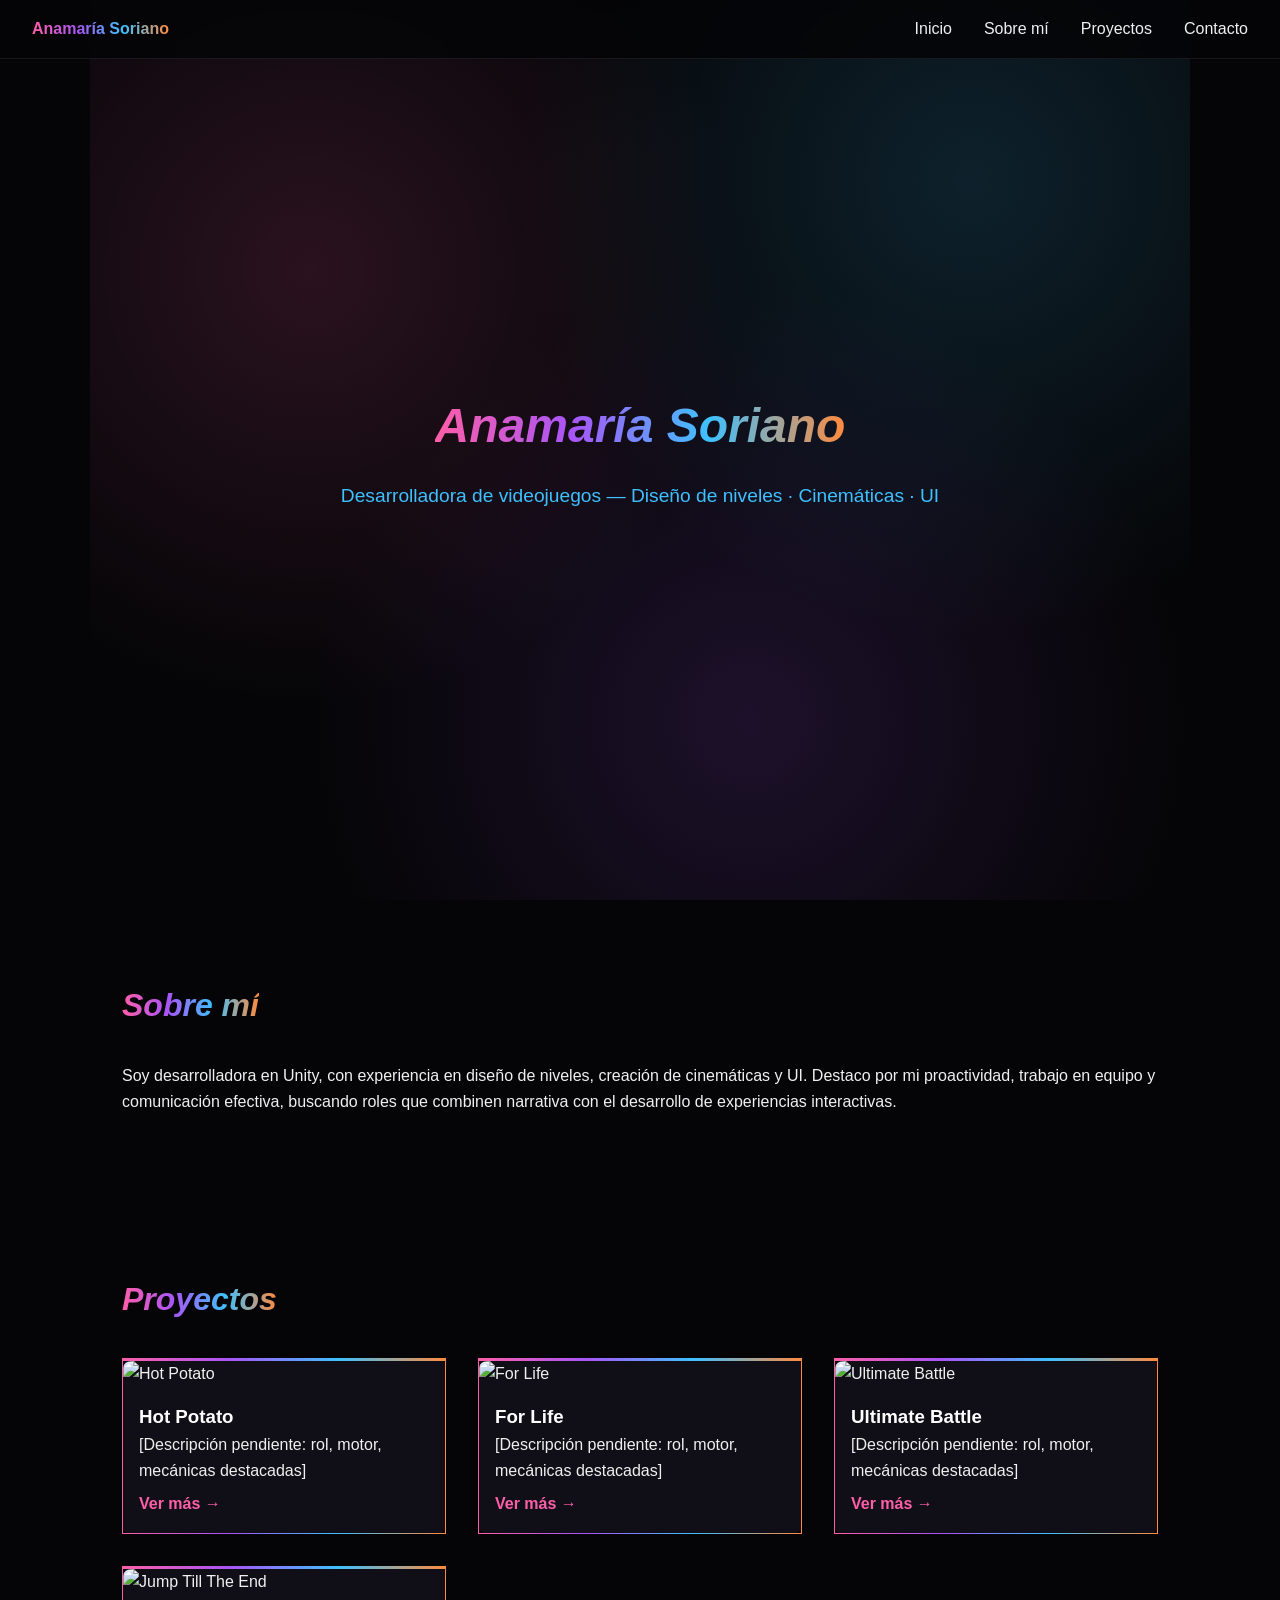
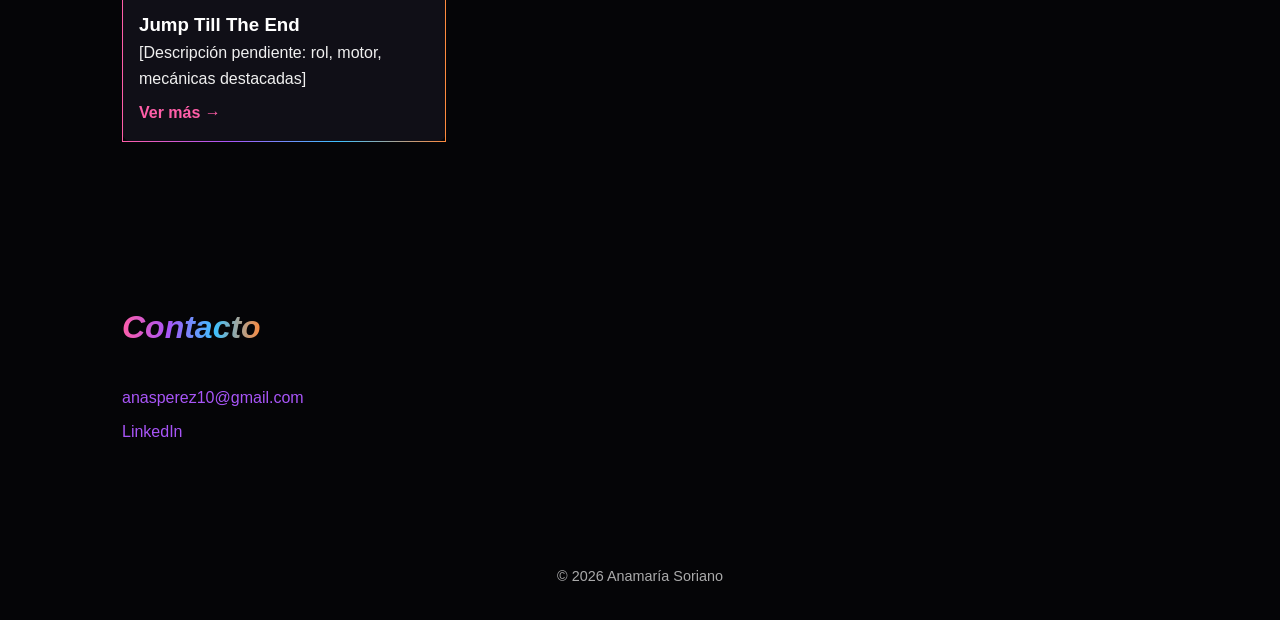
==== index.html @ 4bc05c79 "Invertir orden de proyectos y actualizar paleta de colores" ====
<!DOCTYPE html>
<html lang="es">
<head>
<meta charset="UTF-8">
<meta name="viewport" content="width=device-width, initial-scale=1.0">
<title>Anamaría Soriano | Portafolio de Videojuegos</title>
<link rel="stylesheet" href="style.css">
</head>
<body>

<header>
  <nav>
    <div class="logo">Anamaría Soriano</div>
    <ul>
      <li><a href="#inicio">Inicio</a></li>
      <li><a href="#sobre-mi">Sobre mí</a></li>
      <li><a href="#proyectos">Proyectos</a></li>
      <li><a href="#contacto">Contacto</a></li>
    </ul>
  </nav>
</header>

<section id="inicio" class="hero">
  <h1>Anamaría Soriano</h1>
  <p class="tagline">Desarrolladora de videojuegos — Diseño de niveles · Cinemáticas · UI</p>
</section>

<section id="sobre-mi" class="about">
  <h2>Sobre mí</h2>
  <p>Soy desarrolladora en Unity, con experiencia en diseño de niveles, creación de cinemáticas y UI. Destaco por mi proactividad, trabajo en equipo y comunicación efectiva, buscando roles que combinen narrativa con el desarrollo de experiencias interactivas.</p>
</section>

<section id="proyectos" class="projects">
  <h2>Proyectos</h2>
  <div class="project-grid">

    <div class="project-card">
      <img src="assets/hot-potato.jpg" alt="Hot Potato">
      <h3>Hot Potato</h3>
      <p>[Descripción pendiente: rol, motor, mecánicas destacadas]</p>
      <a href="#" target="_blank">Ver más →</a>
    </div>

    <div class="project-card">
      <img src="assets/for-life.jpg" alt="For Life">
      <h3>For Life</h3>
      <p>[Descripción pendiente: rol, motor, mecánicas destacadas]</p>
      <a href="#" target="_blank">Ver más →</a>
    </div>

    <div class="project-card">
      <img src="assets/ultimate-battle.jpg" alt="Ultimate Battle">
      <h3>Ultimate Battle</h3>
      <p>[Descripción pendiente: rol, motor, mecánicas destacadas]</p>
      <a href="#" target="_blank">Ver más →</a>
    </div>

    <div class="project-card">
      <img src="assets/jump-till-the-end.jpg" alt="Jump Till The End">
      <h3>Jump Till The End</h3>
      <p>[Descripción pendiente: rol, motor, mecánicas destacadas]</p>
      <a href="#" target="_blank">Ver más →</a>
    </div>

  </div>
</section>

<section id="contacto" class="contact">
  <h2>Contacto</h2>
  <p><a href="mailto:anasperez10@gmail.com">anasperez10@gmail.com</a></p>
  <p><a href="#" target="_blank">LinkedIn</a></p>
</section>

<footer>
  <p>&copy; 2026 Anamaría Soriano</p>
</footer>

</body>
</html>
---- style.css ----
:root {
  --accent1: #ff5ea8;
  --accent2: #a855f7;
  --accent3: #3ec1ff;
  --accent4: #ff8a3d;
  --gradient: linear-gradient(90deg, var(--accent1), var(--accent2), var(--accent3), var(--accent4));
}

* { margin: 0; padding: 0; box-sizing: border-box; }

body {
  font-family: 'Segoe UI', sans-serif;
  background-color: #050507;
  color: #f0f0f0;
  line-height: 1.6;
}

header {
  position: fixed;
  top: 0; width: 100%;
  background: rgba(5,5,7,0.9);
  backdrop-filter: blur(6px);
  z-index: 10;
  border-bottom: 1px solid rgba(255,255,255,0.08);
}

nav {
  display: flex;
  justify-content: space-between;
  align-items: center;
  padding: 1rem 2rem;
}

.logo {
  font-weight: 700;
  background: var(--gradient);
  -webkit-background-clip: text;
  background-clip: text;
  color: transparent;
}

nav ul {
  list-style: none;
  display: flex;
  gap: 2rem;
}

nav a {
  color: #f0f0f0;
  text-decoration: none;
  font-weight: 500;
  transition: color 0.2s ease;
}

nav a:hover { color: var(--accent3); }

.hero {
  height: 100vh;
  display: flex;
  flex-direction: column;
  justify-content: center;
  align-items: center;
  text-align: center;
  padding: 0 1rem;
  background:
    radial-gradient(circle at 20% 30%, rgba(255,94,168,0.15), transparent 40%),
    radial-gradient(circle at 80% 20%, rgba(62,193,255,0.15), transparent 40%),
    radial-gradient(circle at 60% 80%, rgba(168,85,247,0.15), transparent 45%),
    #050507;
}

.hero h1 {
  font-size: 3rem;
  font-style: italic;
  background: var(--gradient);
  -webkit-background-clip: text;
  background-clip: text;
  color: transparent;
}

.tagline { margin-top: 1rem; font-size: 1.2rem; color: var(--accent3); }

section { padding: 5rem 2rem; max-width: 1100px; margin: 0 auto; }

h2 {
  font-size: 2rem;
  margin-bottom: 2rem;
  font-style: italic;
  background: var(--gradient);
  -webkit-background-clip: text;
  background-clip: text;
  color: transparent;
  display: inline-block;
}

.project-grid {
  display: grid;
  grid-template-columns: repeat(auto-fit, minmax(280px, 1fr));
  gap: 2rem;
}

.project-card {
  background: #100f17;
  border-radius: 10px;
  overflow: hidden;
  padding-bottom: 1rem;
  border: 1px solid rgba(255,255,255,0.06);
  border-top: 3px solid transparent;
  border-image: var(--gradient) 1;
  transition: transform 0.2s ease;
}

.project-card:hover { transform: translateY(-4px); }

.project-card img {
  width: 100%;
  height: 180px;
  object-fit: cover;
}

.project-card h3, .project-card p, .project-card a {
  padding: 0 1rem;
}

.project-card h3 { margin-top: 1rem; color: #ffffff; }
.project-card a { color: var(--accent1); display: inline-block; margin-top: 0.5rem; text-decoration: none; font-weight: 600; }
.project-card a:hover { color: var(--accent3); }

.contact a {
  color: var(--accent2);
  display: block;
  margin-bottom: 0.5rem;
  text-decoration: none;
}

.contact a:hover { color: var(--accent3); }

footer {
  text-align: center;
  padding: 2rem;
  font-size: 0.9rem;
  opacity: 0.7;
}
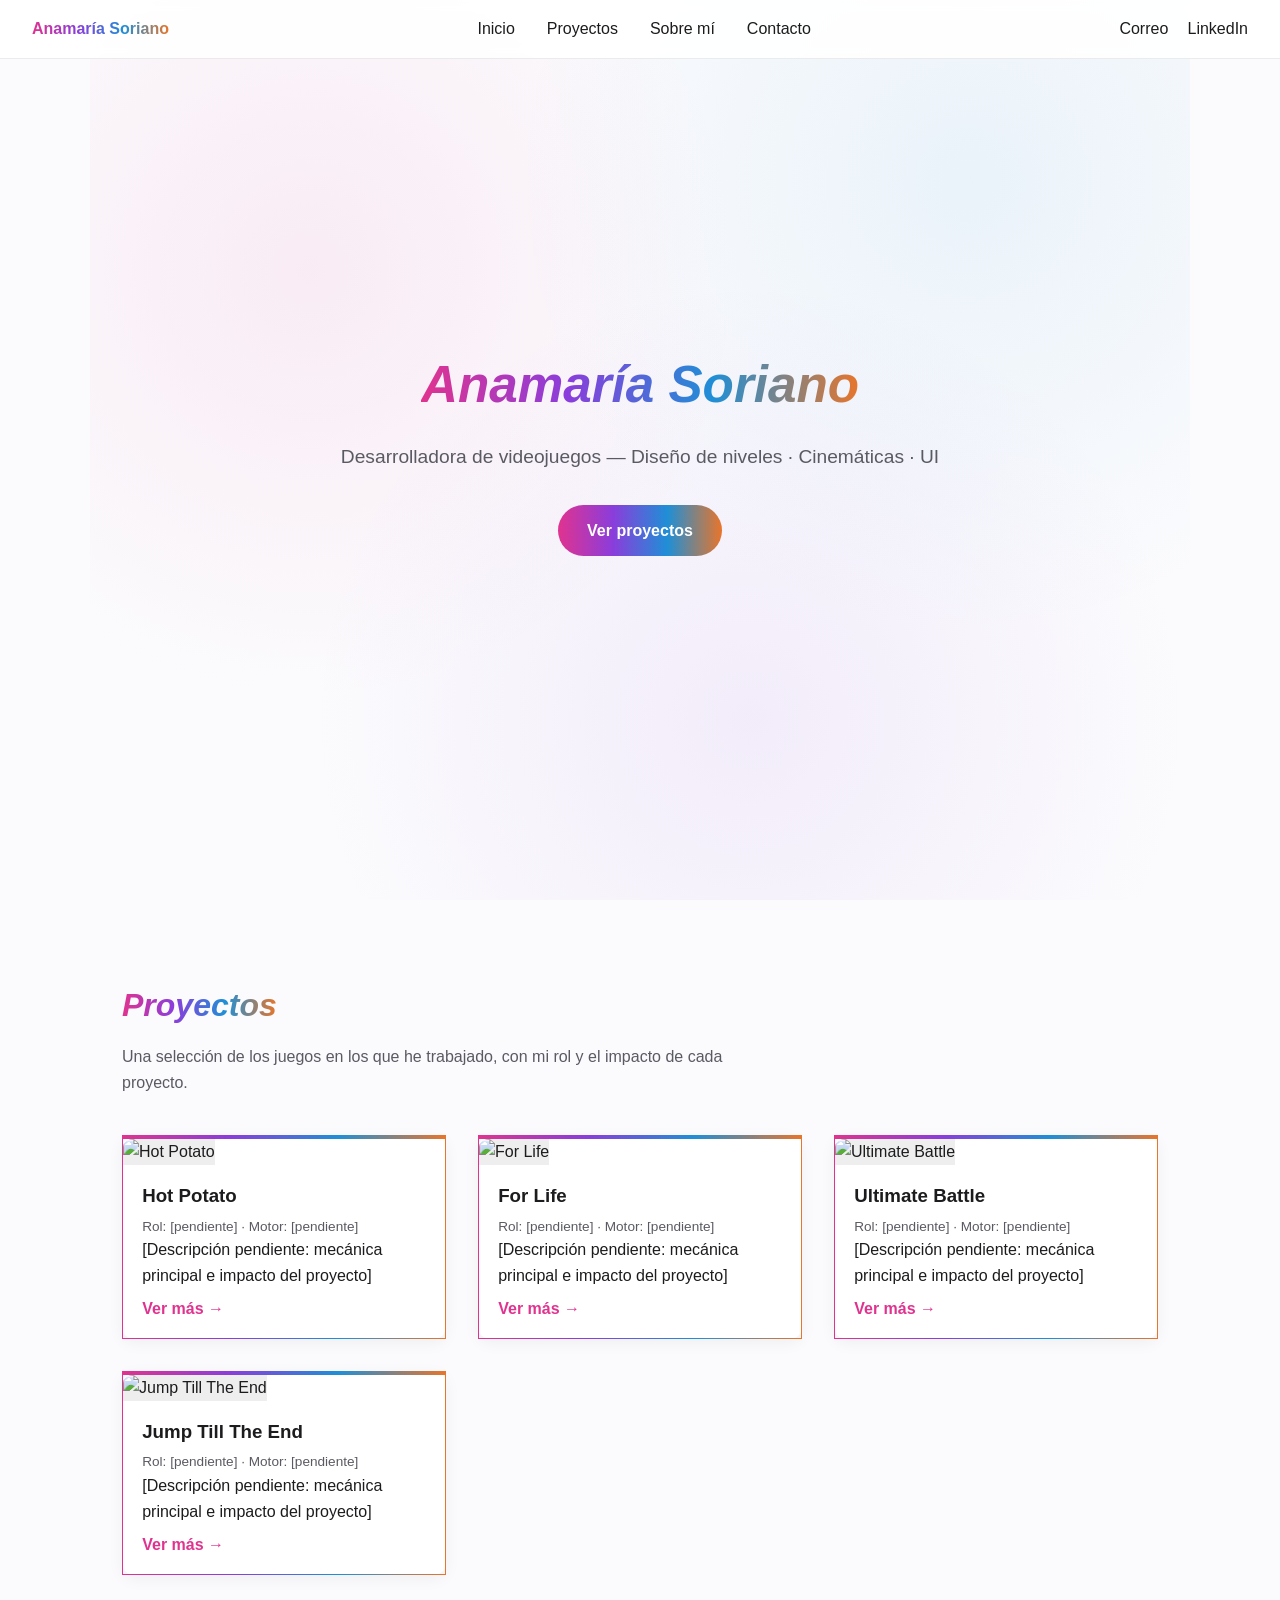
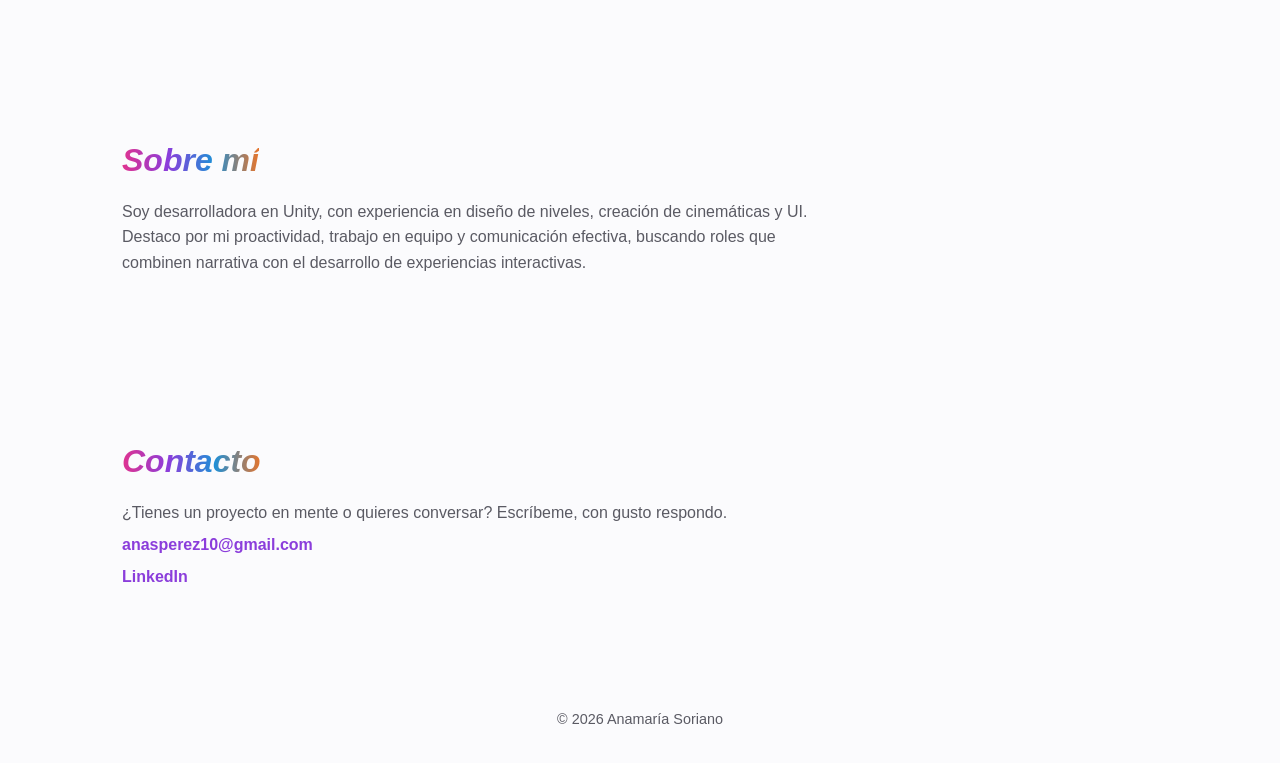
==== commit b2aaa1eb: "Rediseño: fondo claro, flujo de secciones y descripciones mejoradas" ====
--- a/index.html
+++ b/index.html
@@ -11,18 +11,63 @@
 <header>
   <nav>
     <div class="logo">Anamaría Soriano</div>
-    <ul>
+    <ul class="nav-links">
       <li><a href="#inicio">Inicio</a></li>
+      <li><a href="#proyectos">Proyectos</a></li>
       <li><a href="#sobre-mi">Sobre mí</a></li>
-      <li><a href="#proyectos">Proyectos</a></li>
       <li><a href="#contacto">Contacto</a></li>
     </ul>
+    <div class="nav-contact">
+      <a href="mailto:anasperez10@gmail.com" title="Correo">Correo</a>
+      <a href="#" target="_blank" title="LinkedIn">LinkedIn</a>
+    </div>
   </nav>
 </header>
 
 <section id="inicio" class="hero">
   <h1>Anamaría Soriano</h1>
   <p class="tagline">Desarrolladora de videojuegos — Diseño de niveles · Cinemáticas · UI</p>
+  <a href="#proyectos" class="cta-button">Ver proyectos</a>
+</section>
+
+<section id="proyectos" class="projects">
+  <h2>Proyectos</h2>
+  <p class="section-intro">Una selección de los juegos en los que he trabajado, con mi rol y el impacto de cada proyecto.</p>
+  <div class="project-grid">
+
+    <div class="project-card">
+      <img src="assets/hot-potato.jpg" alt="Hot Potato">
+      <h3>Hot Potato</h3>
+      <p class="project-role">Rol: [pendiente] · Motor: [pendiente]</p>
+      <p>[Descripción pendiente: mecánica principal e impacto del proyecto]</p>
+      <a href="#" target="_blank">Ver más →</a>
+    </div>
+
+    <div class="project-card">
+      <img src="assets/for-life.jpg" alt="For Life">
+      <h3>For Life</h3>
+      <p class="project-role">Rol: [pendiente] · Motor: [pendiente]</p>
+      <p>[Descripción pendiente: mecánica principal e impacto del proyecto]</p>
+      <a href="#" target="_blank">Ver más →</a>
+    </div>
+
+    <div class="project-card">
+      <img src="assets/ultimate-battle.jpg" alt="Ultimate Battle">
+      <h3>Ultimate Battle</h3>
+      <p class="project-role">Rol: [pendiente] · Motor: [pendiente]</p>
+      <p>[Descripción pendiente: mecánica principal e impacto del proyecto]</p>
+      <a href="#" target="_blank">Ver más →</a>
+    </div>
+
+    <div class="project-card">
+      <img src="assets/jump-till-the-end.jpg" alt="Jump Till The End">
+      <h3>Jump Till The End</h3>
+      <p class="project-role">Rol: [pendiente] · Motor: [pendiente]</p>
+      <p>[Descripción pendiente: mecánica principal e impacto del proyecto]</p>
+      <a href="#" target="_blank">Ver más →</a>
+    </div>
+
+  </div>
 </section>
 
 <section id="sobre-mi" class="about">
@@ -30,43 +75,9 @@
   <p>Soy desarrolladora en Unity, con experiencia en diseño de niveles, creación de cinemáticas y UI. Destaco por mi proactividad, trabajo en equipo y comunicación efectiva, buscando roles que combinen narrativa con el desarrollo de experiencias interactivas.</p>
 </section>
 
-<section id="proyectos" class="projects">
-  <h2>Proyectos</h2>
-  <div class="project-grid">
-
-    <div class="project-card">
-      <img src="assets/hot-potato.jpg" alt="Hot Potato">
-      <h3>Hot Potato</h3>
-      <p>[Descripción pendiente: rol, motor, mecánicas destacadas]</p>
-      <a href="#" target="_blank">Ver más →</a>
-    </div>
-
-    <div class="project-card">
-      <img src="assets/for-life.jpg" alt="For Life">
-      <h3>For Life</h3>
-      <p>[Descripción pendiente: rol, motor, mecánicas destacadas]</p>
-      <a href="#" target="_blank">Ver más →</a>
-    </div>
-
-    <div class="project-card">
-      <img src="assets/ultimate-battle.jpg" alt="Ultimate Battle">
-      <h3>Ultimate Battle</h3>
-      <p>[Descripción pendiente: rol, motor, mecánicas destacadas]</p>
-      <a href="#" target="_blank">Ver más →</a>
-    </div>
-
-    <div class="project-card">
-      <img src="assets/jump-till-the-end.jpg" alt="Jump Till The End">
-      <h3>Jump Till The End</h3>
-      <p>[Descripción pendiente: rol, motor, mecánicas destacadas]</p>
-      <a href="#" target="_blank">Ver más →</a>
-    </div>
-
-  </div>
-</section>
-
 <section id="contacto" class="contact">
   <h2>Contacto</h2>
+  <p>¿Tienes un proyecto en mente o quieres conversar? Escríbeme, con gusto respondo.</p>
   <p><a href="mailto:anasperez10@gmail.com">anasperez10@gmail.com</a></p>
   <p><a href="#" target="_blank">LinkedIn</a></p>
 </section>
--- a/style.css
+++ b/style.css
@@ -1,27 +1,32 @@
 :root {
-  --accent1: #ff5ea8;
-  --accent2: #a855f7;
-  --accent3: #3ec1ff;
-  --accent4: #ff8a3d;
+  --accent1: #e0338f;
+  --accent2: #8b3ddb;
+  --accent3: #1f8fd6;
+  --accent4: #e8752b;
   --gradient: linear-gradient(90deg, var(--accent1), var(--accent2), var(--accent3), var(--accent4));
+  --bg: #fbfbfd;
+  --card-bg: #ffffff;
+  --text: #1c1c1e;
+  --text-muted: #5a5a63;
+  --border: rgba(0,0,0,0.08);
 }
 
 * { margin: 0; padding: 0; box-sizing: border-box; }
 
 body {
   font-family: 'Segoe UI', sans-serif;
-  background-color: #050507;
-  color: #f0f0f0;
+  background-color: var(--bg);
+  color: var(--text);
   line-height: 1.6;
 }
 
 header {
   position: fixed;
   top: 0; width: 100%;
-  background: rgba(5,5,7,0.9);
+  background: rgba(255,255,255,0.9);
   backdrop-filter: blur(6px);
   z-index: 10;
-  border-bottom: 1px solid rgba(255,255,255,0.08);
+  border-bottom: 1px solid var(--border);
 }
 
 nav {
@@ -29,6 +34,7 @@
   justify-content: space-between;
   align-items: center;
   padding: 1rem 2rem;
+  gap: 1.5rem;
 }
 
 .logo {
@@ -37,22 +43,30 @@
   -webkit-background-clip: text;
   background-clip: text;
   color: transparent;
+  white-space: nowrap;
 }
 
-nav ul {
+.nav-links {
   list-style: none;
   display: flex;
   gap: 2rem;
+  flex: 1;
+  justify-content: center;
+}
+
+.nav-contact {
+  display: flex;
+  gap: 1.2rem;
 }
 
 nav a {
-  color: #f0f0f0;
+  color: var(--text);
   text-decoration: none;
   font-weight: 500;
   transition: color 0.2s ease;
 }
 
-nav a:hover { color: var(--accent3); }
+nav a:hover { color: var(--accent2); }
 
 .hero {
   height: 100vh;
@@ -63,14 +77,14 @@
   text-align: center;
   padding: 0 1rem;
   background:
-    radial-gradient(circle at 20% 30%, rgba(255,94,168,0.15), transparent 40%),
-    radial-gradient(circle at 80% 20%, rgba(62,193,255,0.15), transparent 40%),
-    radial-gradient(circle at 60% 80%, rgba(168,85,247,0.15), transparent 45%),
-    #050507;
+    radial-gradient(circle at 20% 30%, rgba(224,51,143,0.08), transparent 40%),
+    radial-gradient(circle at 80% 20%, rgba(31,143,214,0.08), transparent 40%),
+    radial-gradient(circle at 60% 80%, rgba(139,61,219,0.08), transparent 45%),
+    var(--bg);
 }
 
 .hero h1 {
-  font-size: 3rem;
+  font-size: 3.2rem;
   font-style: italic;
   background: var(--gradient);
   -webkit-background-clip: text;
@@ -78,13 +92,27 @@
   color: transparent;
 }
 
-.tagline { margin-top: 1rem; font-size: 1.2rem; color: var(--accent3); }
+.tagline { margin-top: 1rem; font-size: 1.2rem; color: var(--text-muted); }
+
+.cta-button {
+  margin-top: 2rem;
+  display: inline-block;
+  padding: 0.8rem 1.8rem;
+  border-radius: 30px;
+  background: var(--gradient);
+  color: #fff;
+  text-decoration: none;
+  font-weight: 600;
+  transition: opacity 0.2s ease;
+}
+
+.cta-button:hover { opacity: 0.85; }
 
 section { padding: 5rem 2rem; max-width: 1100px; margin: 0 auto; }
 
 h2 {
   font-size: 2rem;
-  margin-bottom: 2rem;
+  margin-bottom: 0.8rem;
   font-style: italic;
   background: var(--gradient);
   -webkit-background-clip: text;
@@ -93,6 +121,8 @@
   display: inline-block;
 }
 
+.section-intro { color: var(--text-muted); margin-bottom: 2.5rem; max-width: 640px; }
+
 .project-grid {
   display: grid;
   grid-template-columns: repeat(auto-fit, minmax(280px, 1fr));
@@ -100,37 +130,46 @@
 }
 
 .project-card {
-  background: #100f17;
-  border-radius: 10px;
+  background: var(--card-bg);
+  border-radius: 12px;
   overflow: hidden;
   padding-bottom: 1rem;
-  border: 1px solid rgba(255,255,255,0.06);
-  border-top: 3px solid transparent;
+  border: 1px solid var(--border);
+  border-top: 4px solid transparent;
   border-image: var(--gradient) 1;
-  transition: transform 0.2s ease;
+  box-shadow: 0 4px 16px rgba(0,0,0,0.05);
+  transition: transform 0.2s ease, box-shadow 0.2s ease;
 }
 
-.project-card:hover { transform: translateY(-4px); }
+.project-card:hover {
+  transform: translateY(-4px);
+  box-shadow: 0 10px 24px rgba(0,0,0,0.08);
+}
 
 .project-card img {
   width: 100%;
   height: 180px;
   object-fit: cover;
+  background: #eee;
 }
 
 .project-card h3, .project-card p, .project-card a {
-  padding: 0 1rem;
+  padding: 0 1.2rem;
 }
 
-.project-card h3 { margin-top: 1rem; color: #ffffff; }
+.project-card h3 { margin-top: 1rem; color: var(--text); }
+.project-role { font-size: 0.85rem; color: var(--text-muted); margin-top: 0.3rem; }
 .project-card a { color: var(--accent1); display: inline-block; margin-top: 0.5rem; text-decoration: none; font-weight: 600; }
 .project-card a:hover { color: var(--accent3); }
+
+.about p, .contact p { color: var(--text-muted); max-width: 700px; }
 
 .contact a {
   color: var(--accent2);
   display: block;
-  margin-bottom: 0.5rem;
+  margin: 0.4rem 0;
   text-decoration: none;
+  font-weight: 600;
 }
 
 .contact a:hover { color: var(--accent3); }
@@ -139,5 +178,5 @@
   text-align: center;
   padding: 2rem;
   font-size: 0.9rem;
-  opacity: 0.7;
+  color: var(--text-muted);
 }
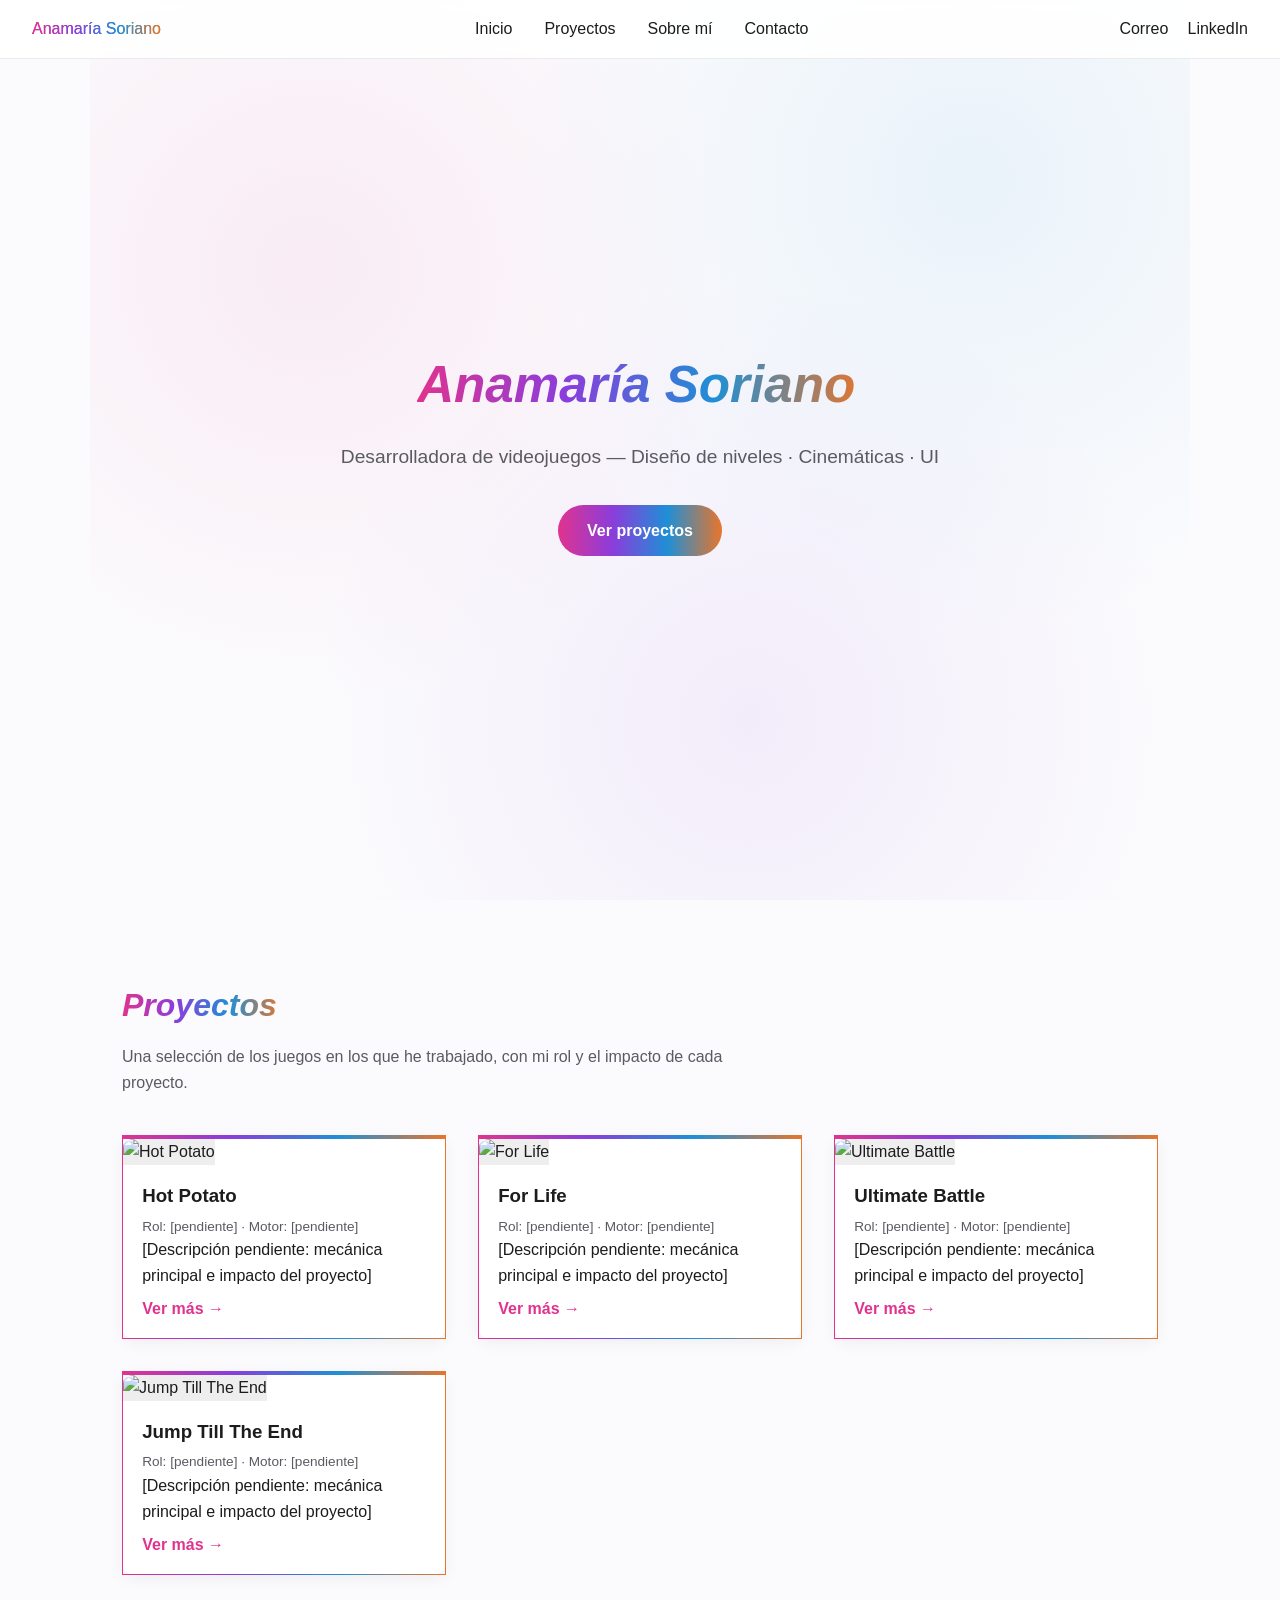
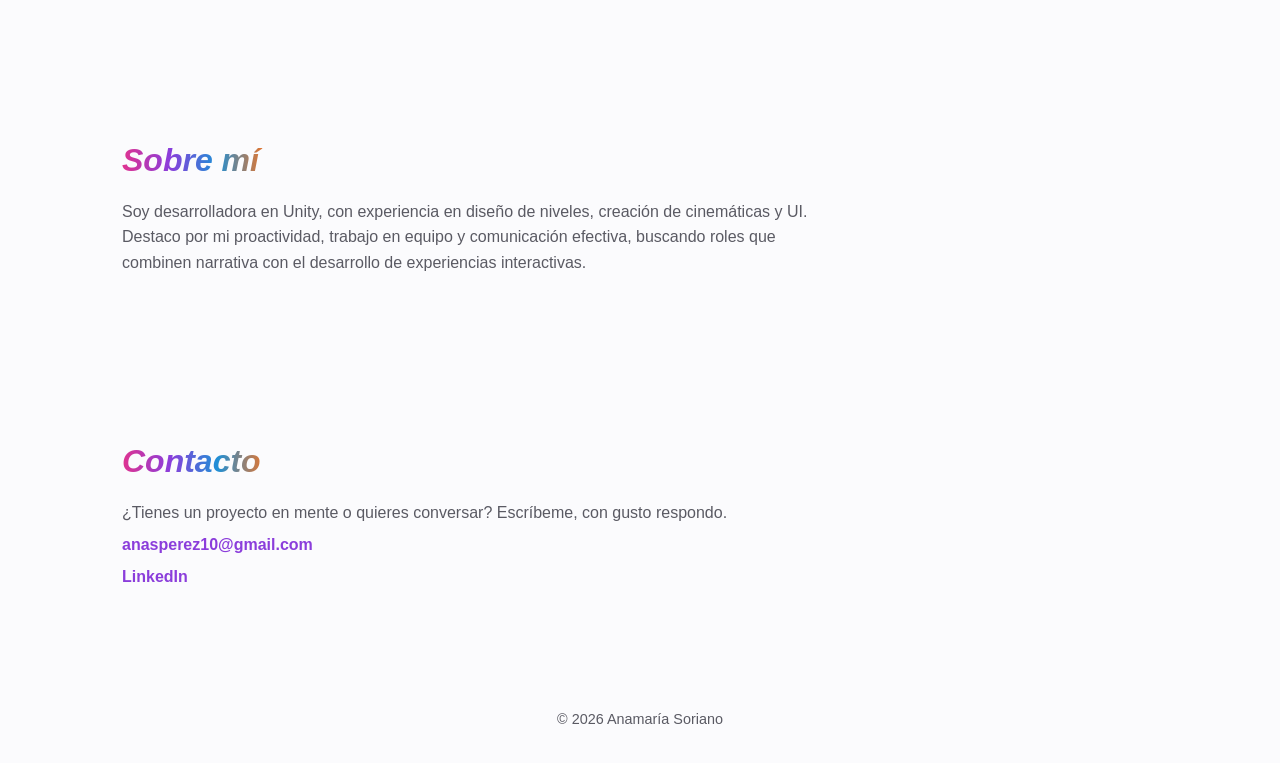
==== commit 4baa4252: "Fix: títulos cortados y páginas de detalle por proyecto" ====
--- a/index.html
+++ b/index.html
@@ -10,7 +10,7 @@
 
 <header>
   <nav>
-    <div class="logo">Anamaría Soriano</div>
+    <div class="logo"><a href="index.html#inicio" class="logo-link">Anamaría Soriano</a></div>
     <ul class="nav-links">
       <li><a href="#inicio">Inicio</a></li>
       <li><a href="#proyectos">Proyectos</a></li>
@@ -40,7 +40,7 @@
       <h3>Hot Potato</h3>
       <p class="project-role">Rol: [pendiente] · Motor: [pendiente]</p>
       <p>[Descripción pendiente: mecánica principal e impacto del proyecto]</p>
-      <a href="#" target="_blank">Ver más →</a>
+      <a href="hot-potato.html">Ver más →</a>
     </div>
 
     <div class="project-card">
@@ -48,7 +48,7 @@
       <h3>For Life</h3>
       <p class="project-role">Rol: [pendiente] · Motor: [pendiente]</p>
       <p>[Descripción pendiente: mecánica principal e impacto del proyecto]</p>
-      <a href="#" target="_blank">Ver más →</a>
+      <a href="for-life.html">Ver más →</a>
     </div>
 
     <div class="project-card">
@@ -56,7 +56,7 @@
       <h3>Ultimate Battle</h3>
       <p class="project-role">Rol: [pendiente] · Motor: [pendiente]</p>
       <p>[Descripción pendiente: mecánica principal e impacto del proyecto]</p>
-      <a href="#" target="_blank">Ver más →</a>
+      <a href="ultimate-battle.html">Ver más →</a>
     </div>
 
     <div class="project-card">
@@ -64,7 +64,7 @@
       <h3>Jump Till The End</h3>
       <p class="project-role">Rol: [pendiente] · Motor: [pendiente]</p>
       <p>[Descripción pendiente: mecánica principal e impacto del proyecto]</p>
-      <a href="#" target="_blank">Ver más →</a>
+      <a href="jump-till-the-end.html">Ver más →</a>
     </div>
 
   </div>
--- a/style.css
+++ b/style.css
@@ -39,11 +39,16 @@
 
 .logo {
   font-weight: 700;
-  background: var(--gradient);
-  -webkit-background-clip: text;
-  background-clip: text;
-  color: transparent;
   white-space: nowrap;
+  padding-right: 0.2em;
+}
+
+.logo-link, .logo {
+  background: var(--gradient);
+  -webkit-background-clip: text;
+  background-clip: text;
+  color: transparent;
+  text-decoration: none;
 }
 
 .nav-links {
@@ -90,6 +95,8 @@
   -webkit-background-clip: text;
   background-clip: text;
   color: transparent;
+  padding-right: 0.15em;
+  display: inline-block;
 }
 
 .tagline { margin-top: 1rem; font-size: 1.2rem; color: var(--text-muted); }
@@ -119,6 +126,7 @@
   background-clip: text;
   color: transparent;
   display: inline-block;
+  padding-right: 0.15em;
 }
 
 .section-intro { color: var(--text-muted); margin-bottom: 2.5rem; max-width: 640px; }
@@ -174,6 +182,43 @@
 
 .contact a:hover { color: var(--accent3); }
 
+.project-detail {
+  padding-top: 8rem;
+  max-width: 800px;
+}
+
+.back-link {
+  display: inline-block;
+  margin-bottom: 1.5rem;
+  color: var(--accent2);
+  text-decoration: none;
+  font-weight: 600;
+}
+
+.back-link:hover { color: var(--accent3); }
+
+.project-detail h1 {
+  font-size: 2.4rem;
+  font-style: italic;
+  background: var(--gradient);
+  -webkit-background-clip: text;
+  background-clip: text;
+  color: transparent;
+  display: inline-block;
+  padding-right: 0.15em;
+}
+
+.detail-image {
+  width: 100%;
+  max-height: 380px;
+  object-fit: cover;
+  border-radius: 12px;
+  margin: 1.5rem 0;
+  background: #eee;
+}
+
+.project-detail p { color: var(--text-muted); }
+
 footer {
   text-align: center;
   padding: 2rem;
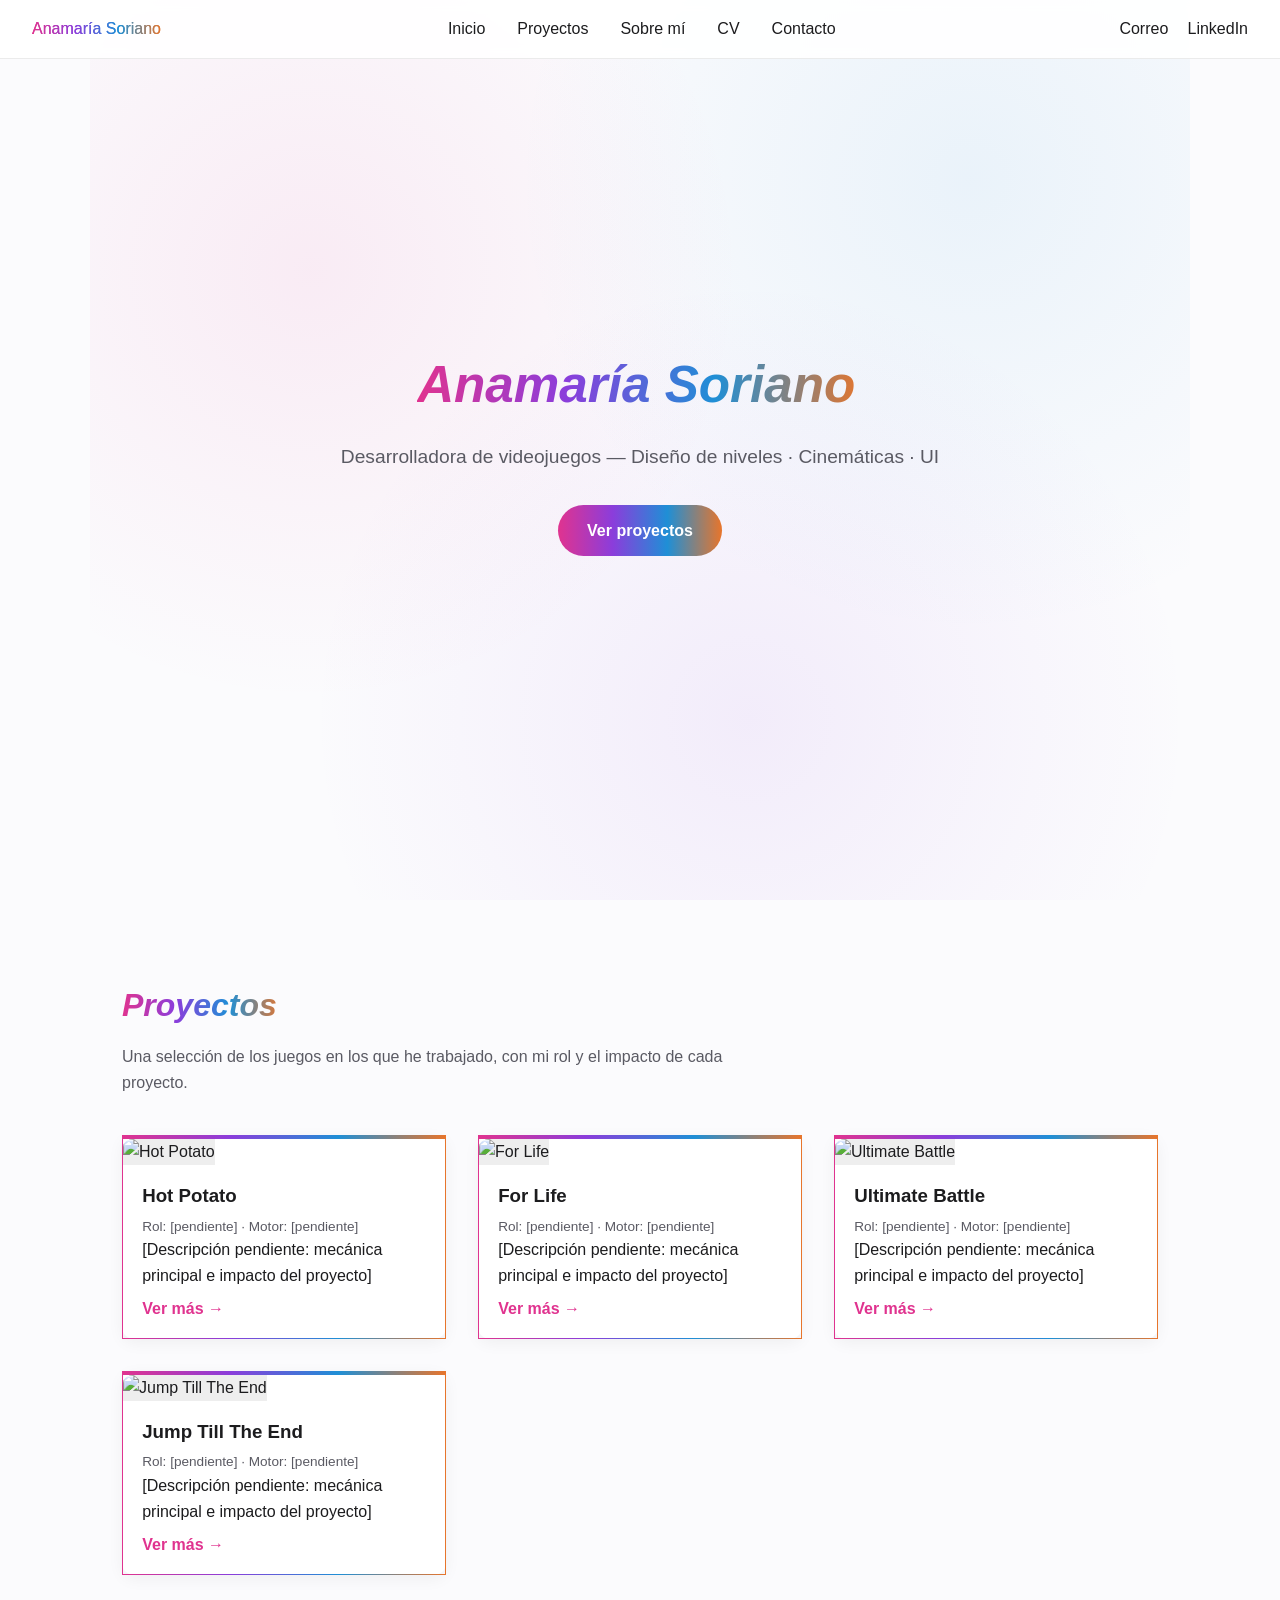
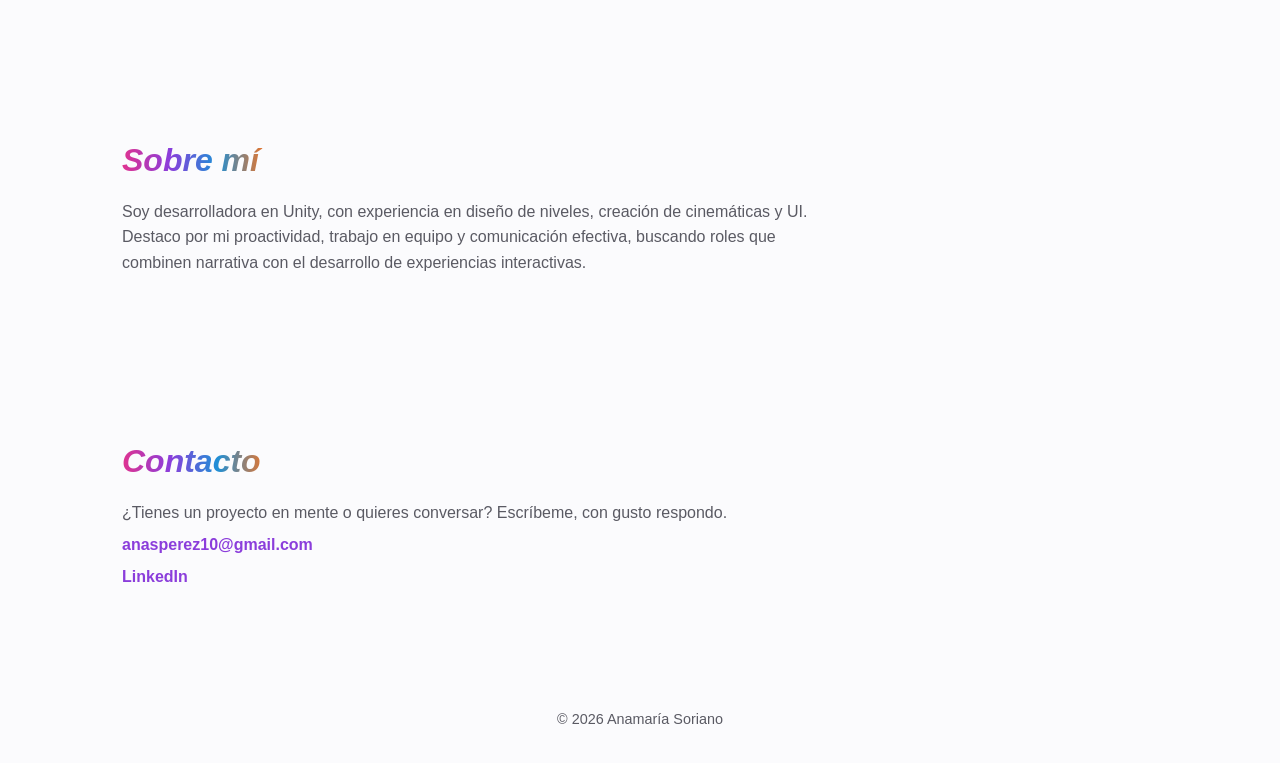
==== commit 27ea9533: "Agregar página de CV (ES/EN) y enlace en navegación" ====
--- a/index.html
+++ b/index.html
@@ -12,10 +12,11 @@
   <nav>
     <div class="logo"><a href="index.html#inicio" class="logo-link">Anamaría Soriano</a></div>
     <ul class="nav-links">
-      <li><a href="#inicio">Inicio</a></li>
-      <li><a href="#proyectos">Proyectos</a></li>
-      <li><a href="#sobre-mi">Sobre mí</a></li>
-      <li><a href="#contacto">Contacto</a></li>
+      <li><a href="index.html#inicio">Inicio</a></li>
+      <li><a href="index.html#proyectos">Proyectos</a></li>
+      <li><a href="index.html#sobre-mi">Sobre mí</a></li>
+      <li><a href="cv.html">CV</a></li>
+      <li><a href="index.html#contacto">Contacto</a></li>
     </ul>
     <div class="nav-contact">
       <a href="mailto:anasperez10@gmail.com" title="Correo">Correo</a>
--- a/style.css
+++ b/style.css
@@ -115,6 +115,12 @@
 
 .cta-button:hover { opacity: 0.85; }
 
+.cta-secondary {
+  background: #fff;
+  color: var(--accent2);
+  border: 2px solid var(--accent2);
+}
+
 section { padding: 5rem 2rem; max-width: 1100px; margin: 0 auto; }
 
 h2 {
@@ -219,6 +225,46 @@
 
 .project-detail p { color: var(--text-muted); }
 
+.cv-page {
+  padding-top: 8rem;
+  max-width: 700px;
+  text-align: center;
+}
+
+.cv-page h1 {
+  font-size: 2.6rem;
+  font-style: italic;
+  background: var(--gradient);
+  -webkit-background-clip: text;
+  background-clip: text;
+  color: transparent;
+  display: inline-block;
+  padding-right: 0.15em;
+}
+
+.cv-buttons {
+  display: flex;
+  gap: 1.2rem;
+  justify-content: center;
+  flex-wrap: wrap;
+  margin-top: 1rem;
+}
+
+.cv-note {
+  margin-top: 2.5rem;
+  color: var(--text-muted);
+  font-size: 0.9rem;
+  border: 1px dashed var(--border);
+  border-radius: 10px;
+  padding: 1rem;
+}
+
+.cv-note code {
+  background: #f0f0f3;
+  padding: 0.1rem 0.4rem;
+  border-radius: 4px;
+}
+
 footer {
   text-align: center;
   padding: 2rem;
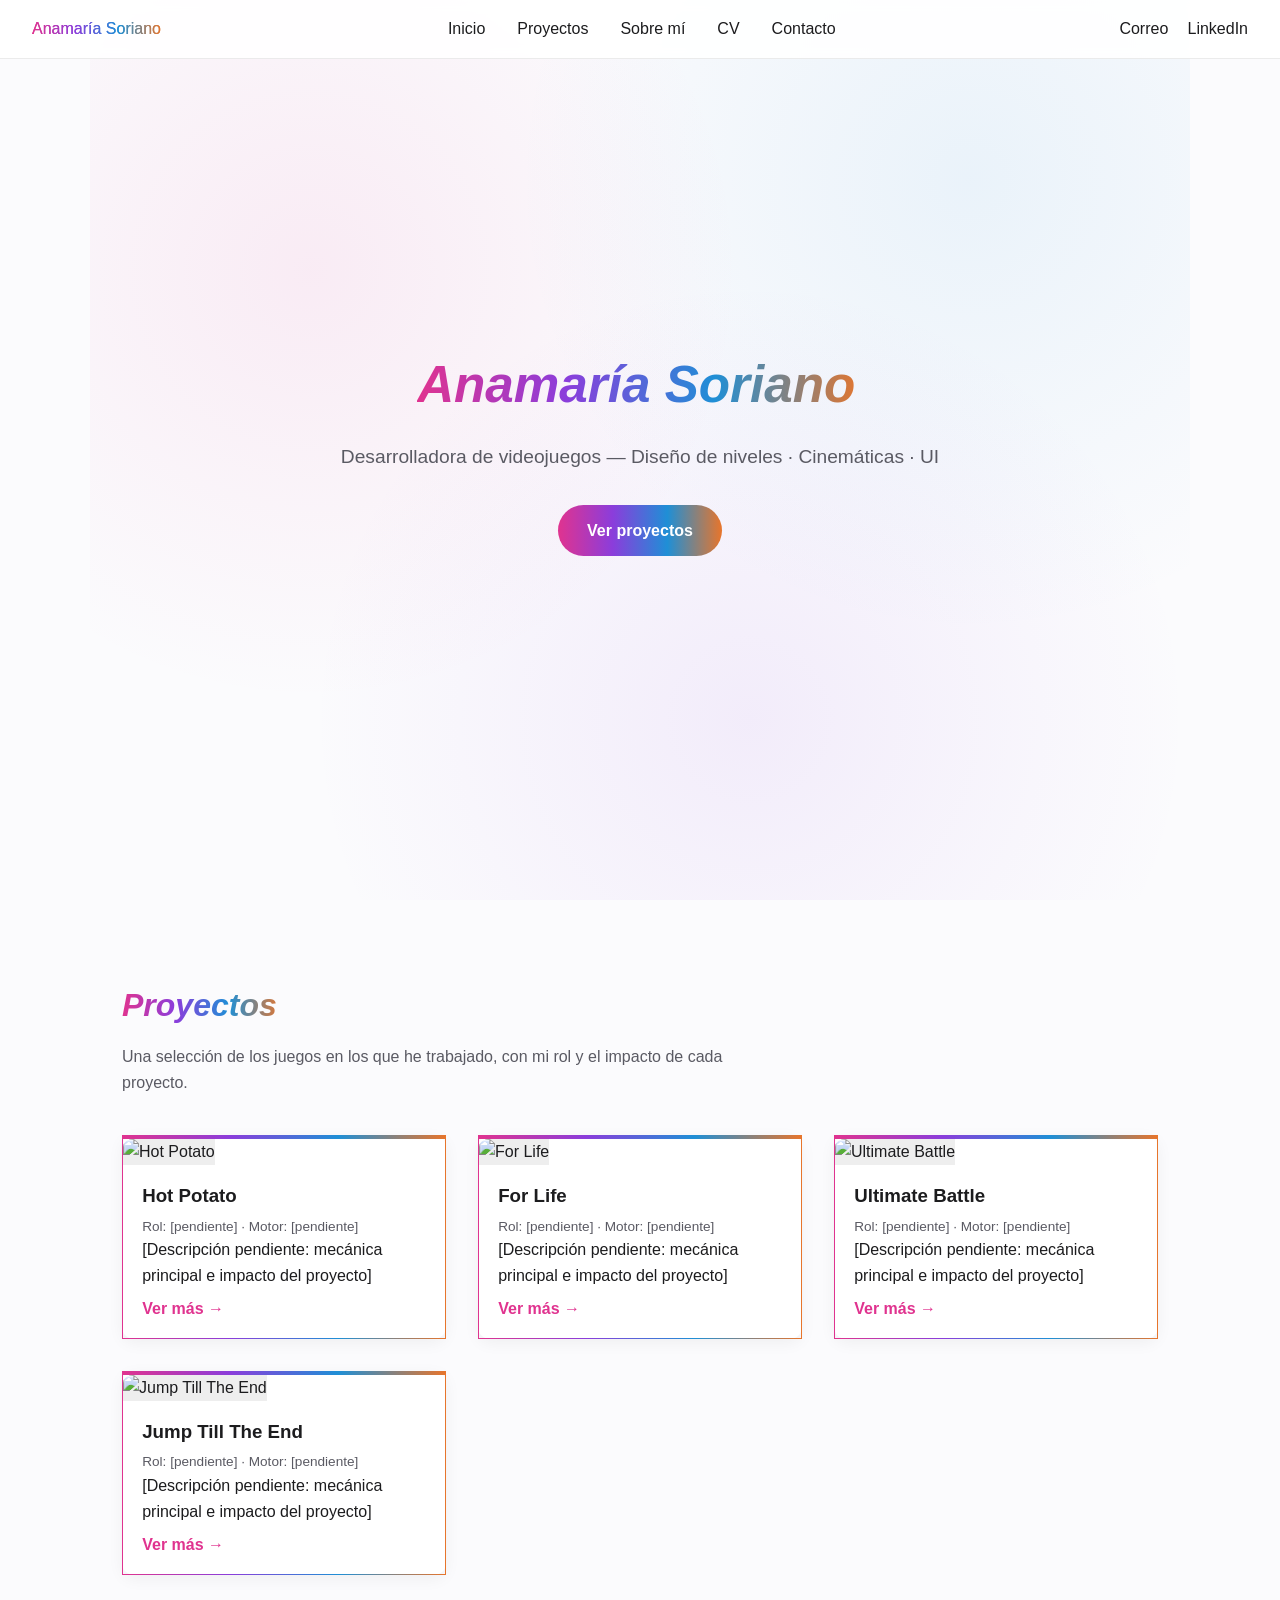
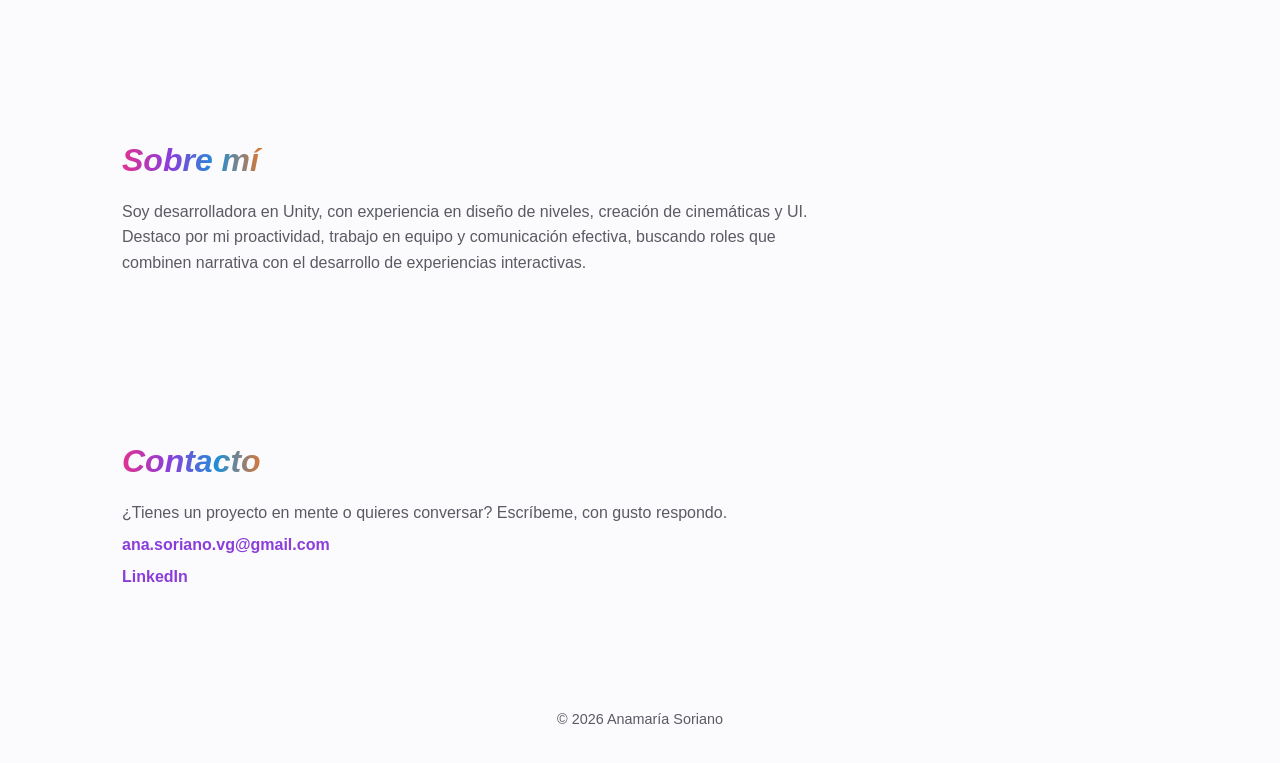
==== commit b796b0ea: "Update contact email and LinkedIn link" ====
--- a/index.html
+++ b/index.html
@@ -11,6 +11,7 @@
 <header>
   <nav>
     <div class="logo"><a href="index.html#inicio" class="logo-link">Anamaría Soriano</a></div>
+    <button class="nav-toggle" aria-label="Abrir menú" aria-expanded="false">☰</button>
     <ul class="nav-links">
       <li><a href="index.html#inicio">Inicio</a></li>
       <li><a href="index.html#proyectos">Proyectos</a></li>
@@ -19,8 +20,8 @@
       <li><a href="index.html#contacto">Contacto</a></li>
     </ul>
     <div class="nav-contact">
-      <a href="mailto:anasperez10@gmail.com" title="Correo">Correo</a>
-      <a href="#" target="_blank" title="LinkedIn">LinkedIn</a>
+      <a href="mailto:ana.soriano.vg@gmail.com" title="Correo">Correo</a>
+      <a href="https://www.linkedin.com/in/anamaría-soriano-videojogames-cinema/" target="_blank" title="LinkedIn">LinkedIn</a>
     </div>
   </nav>
 </header>
@@ -31,7 +32,7 @@
   <a href="#proyectos" class="cta-button">Ver proyectos</a>
 </section>
 
-<section id="proyectos" class="projects">
+<section id="proyectos">
   <h2>Proyectos</h2>
   <p class="section-intro">Una selección de los juegos en los que he trabajado, con mi rol y el impacto de cada proyecto.</p>
   <div class="project-grid">
@@ -79,13 +80,14 @@
 <section id="contacto" class="contact">
   <h2>Contacto</h2>
   <p>¿Tienes un proyecto en mente o quieres conversar? Escríbeme, con gusto respondo.</p>
-  <p><a href="mailto:anasperez10@gmail.com">anasperez10@gmail.com</a></p>
-  <p><a href="#" target="_blank">LinkedIn</a></p>
+  <a href="mailto:ana.soriano.vg@gmail.com">ana.soriano.vg@gmail.com</a>
+  <a href="https://www.linkedin.com/in/anamaría-soriano-videojogames-cinema/" target="_blank">LinkedIn</a>
 </section>
 
 <footer>
   <p>&copy; 2026 Anamaría Soriano</p>
 </footer>
 
+<script src="script.js"></script>
 </body>
 </html>
--- a/style.css
+++ b/style.css
@@ -13,11 +13,14 @@
 
 * { margin: 0; padding: 0; box-sizing: border-box; }
 
+html { overflow-x: hidden; }
+
 body {
   font-family: 'Segoe UI', sans-serif;
   background-color: var(--bg);
   color: var(--text);
   line-height: 1.6;
+  overflow-x: hidden;
 }
 
 header {
@@ -72,6 +75,17 @@
 }
 
 nav a:hover { color: var(--accent2); }
+
+.nav-toggle {
+  display: none;
+  background: none;
+  border: none;
+  font-size: 1.6rem;
+  line-height: 1;
+  color: var(--text);
+  cursor: pointer;
+  padding: 0.2rem 0.5rem;
+}
 
 .hero {
   height: 100vh;
@@ -271,3 +285,71 @@
   font-size: 0.9rem;
   color: var(--text-muted);
 }
+
+@media (max-width: 768px) {
+  nav {
+    flex-wrap: wrap;
+    padding: 1rem 1.2rem;
+  }
+
+  .logo { order: 1; flex: 1; }
+
+  .nav-toggle { display: block; order: 2; }
+
+  .nav-links,
+  .nav-contact {
+    display: none;
+    width: 100%;
+    order: 3;
+    flex-direction: column;
+    gap: 0;
+    text-align: center;
+  }
+
+  .nav-links.open,
+  .nav-contact.open {
+    display: flex;
+  }
+
+  .nav-links {
+    border-top: 1px solid var(--border);
+    margin-top: 0.8rem;
+  }
+
+  .nav-links li a {
+    display: block;
+    padding: 0.9rem 0;
+    border-bottom: 1px solid var(--border);
+  }
+
+  .nav-contact {
+    order: 4;
+    padding-bottom: 0.6rem;
+  }
+
+  .nav-contact a {
+    padding: 0.6rem 0;
+    border-bottom: 1px solid var(--border);
+  }
+
+  .hero h1 { font-size: 2.2rem; }
+  .tagline { font-size: 1rem; }
+
+  section { padding: 3.5rem 1.2rem; }
+
+  h2 { font-size: 1.6rem; }
+
+  .project-grid { grid-template-columns: 1fr; }
+
+  .cv-page, .project-detail { padding-top: 6.5rem; }
+
+  .cv-buttons { flex-direction: column; }
+  .cv-buttons a { width: 100%; }
+
+  .detail-image { max-height: 220px; }
+}
+
+@media (max-width: 400px) {
+  .hero h1 { font-size: 1.8rem; }
+  .logo { font-size: 0.95rem; }
+}
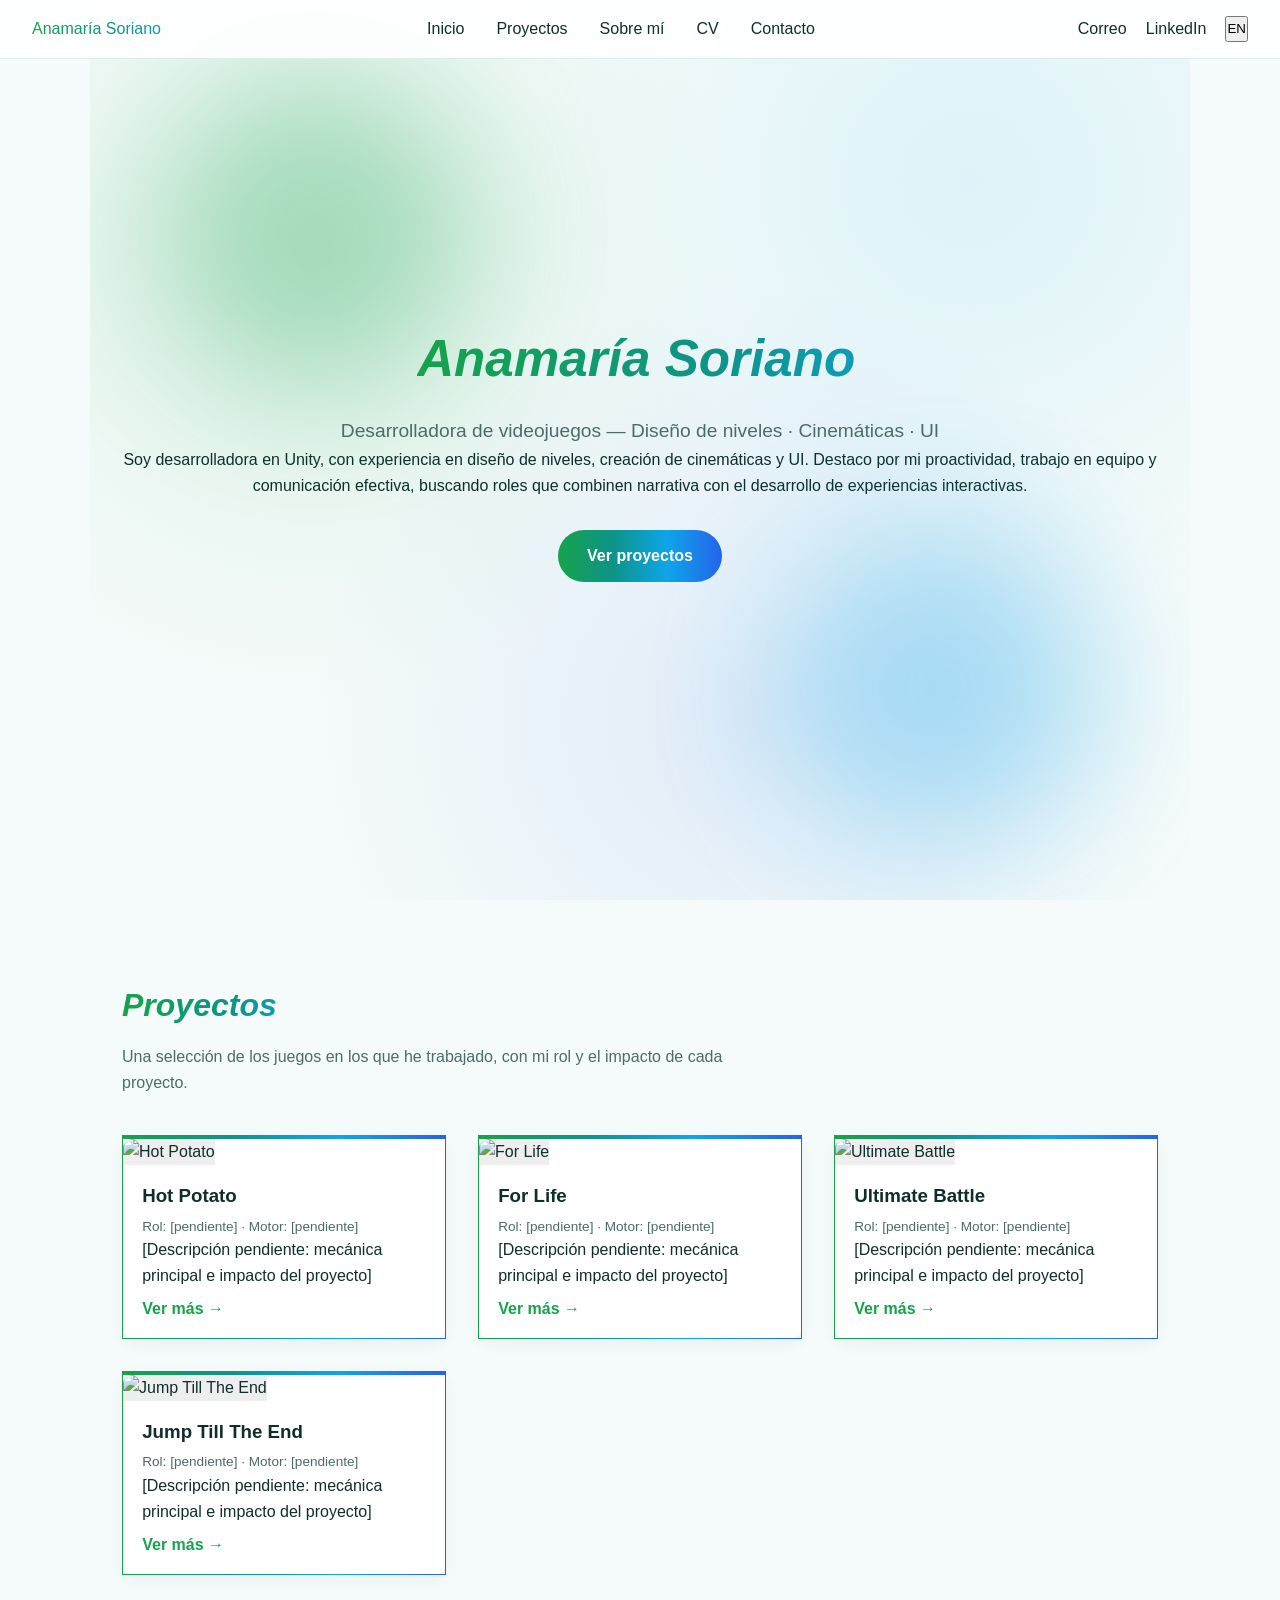
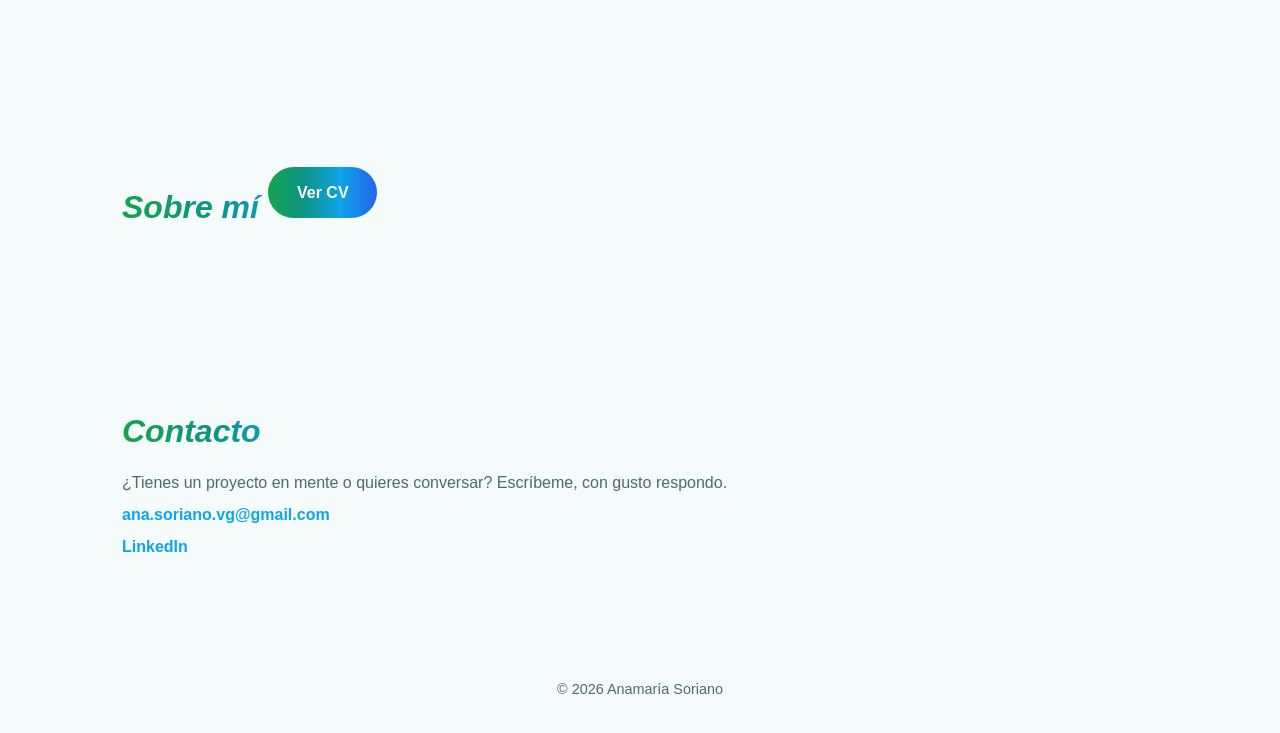
==== commit dbac27a0: "Add localization support to index.html Updated navigation and content for localization support with " ====
--- a/index.html
+++ b/index.html
@@ -9,83 +9,85 @@
 <body>
 
 <header>
-  <nav>
-    <div class="logo"><a href="index.html#inicio" class="logo-link">Anamaría Soriano</a></div>
-    <button class="nav-toggle" aria-label="Abrir menú" aria-expanded="false">☰</button>
-    <ul class="nav-links">
-      <li><a href="index.html#inicio">Inicio</a></li>
-      <li><a href="index.html#proyectos">Proyectos</a></li>
-      <li><a href="index.html#sobre-mi">Sobre mí</a></li>
-      <li><a href="cv.html">CV</a></li>
-      <li><a href="index.html#contacto">Contacto</a></li>
-    </ul>
-    <div class="nav-contact">
-      <a href="mailto:ana.soriano.vg@gmail.com" title="Correo">Correo</a>
-      <a href="https://www.linkedin.com/in/anamaría-soriano-videojogames-cinema/" target="_blank" title="LinkedIn">LinkedIn</a>
-    </div>
-  </nav>
+<nav>
+<div class="logo"><a href="index.html#inicio" class="logo-link">Anamaría Soriano</a></div>
+<button class="nav-toggle" aria-label="Abrir menú" aria-expanded="false">☰</button>
+<ul class="nav-links">
+<li><a href="index.html#inicio" data-i18n="nav.inicio">Inicio</a></li>
+<li><a href="index.html#proyectos" data-i18n="nav.proyectos">Proyectos</a></li>
+<li><a href="index.html#sobre-mi" data-i18n="nav.sobre">Sobre mí</a></li>
+<li><a href="cv.html" data-i18n="nav.cv">CV</a></li>
+<li><a href="index.html#contacto" data-i18n="nav.contacto">Contacto</a></li>
+</ul>
+<div class="nav-contact">
+<a href="mailto:ana.soriano.vg@gmail.com" title="Correo" data-i18n="nav.correo">Correo</a>
+<a href="https://www.linkedin.com/in/anamaría-soriano-videojogames-cinema/" target="_blank" title="LinkedIn">LinkedIn</a>
+<button id="langToggle" class="lang-toggle" type="button" aria-label="Switch to English">EN</button>
+</div>
+</nav>
 </header>
 
 <section id="inicio" class="hero">
-  <h1>Anamaría Soriano</h1>
-  <p class="tagline">Desarrolladora de videojuegos — Diseño de niveles · Cinemáticas · UI</p>
-  <a href="#proyectos" class="cta-button">Ver proyectos</a>
+<h1>Anamaría Soriano</h1>
+<p class="tagline" data-i18n="hero.tagline">Desarrolladora de videojuegos — Diseño de niveles · Cinemáticas · UI</p>
+<p class="hero-about" data-i18n="hero.about">Soy desarrolladora en Unity, con experiencia en diseño de niveles, creación de cinemáticas y UI. Destaco por mi proactividad, trabajo en equipo y comunicación efectiva, buscando roles que combinen narrativa con el desarrollo de experiencias interactivas.</p>
+<a href="#proyectos" class="cta-button" data-i18n="hero.cta">Ver proyectos</a>
 </section>
 
 <section id="proyectos">
-  <h2>Proyectos</h2>
-  <p class="section-intro">Una selección de los juegos en los que he trabajado, con mi rol y el impacto de cada proyecto.</p>
-  <div class="project-grid">
+<h2 data-i18n="projects.heading">Proyectos</h2>
+<p class="section-intro" data-i18n="projects.intro">Una selección de los juegos en los que he trabajado, con mi rol y el impacto de cada proyecto.</p>
+<div class="project-grid">
 
-    <div class="project-card">
-      <img src="assets/hot-potato.jpg" alt="Hot Potato">
-      <h3>Hot Potato</h3>
-      <p class="project-role">Rol: [pendiente] · Motor: [pendiente]</p>
-      <p>[Descripción pendiente: mecánica principal e impacto del proyecto]</p>
-      <a href="hot-potato.html">Ver más →</a>
-    </div>
+<div class="project-card">
+<img src="assets/hot-potato.jpg" alt="Hot Potato">
+<h3>Hot Potato</h3>
+<p class="project-role" data-i18n="project.role">Rol: [pendiente] · Motor: [pendiente]</p>
+<p data-i18n="project.desc">[Descripción pendiente: mecánica principal e impacto del proyecto]</p>
+<a href="hot-potato.html" data-i18n="project.viewMore">Ver más →</a>
+</div>
 
-    <div class="project-card">
-      <img src="assets/for-life.jpg" alt="For Life">
-      <h3>For Life</h3>
-      <p class="project-role">Rol: [pendiente] · Motor: [pendiente]</p>
-      <p>[Descripción pendiente: mecánica principal e impacto del proyecto]</p>
-      <a href="for-life.html">Ver más →</a>
-    </div>
+<div class="project-card">
+<img src="assets/for-life.jpg" alt="For Life">
+<h3>For Life</h3>
+<p class="project-role" data-i18n="project.role">Rol: [pendiente] · Motor: [pendiente]</p>
+<p data-i18n="project.desc">[Descripción pendiente: mecánica principal e impacto del proyecto]</p>
+<a href="for-life.html" data-i18n="project.viewMore">Ver más →</a>
+</div>
 
-    <div class="project-card">
-      <img src="assets/ultimate-battle.jpg" alt="Ultimate Battle">
-      <h3>Ultimate Battle</h3>
-      <p class="project-role">Rol: [pendiente] · Motor: [pendiente]</p>
-      <p>[Descripción pendiente: mecánica principal e impacto del proyecto]</p>
-      <a href="ultimate-battle.html">Ver más →</a>
-    </div>
+<div class="project-card">
+<img src="assets/ultimate-battle.jpg" alt="Ultimate Battle">
+<h3>Ultimate Battle</h3>
+<p class="project-role" data-i18n="project.role">Rol: [pendiente] · Motor: [pendiente]</p>
+<p data-i18n="project.desc">[Descripción pendiente: mecánica principal e impacto del proyecto]</p>
+<a href="ultimate-battle.html" data-i18n="project.viewMore">Ver más →</a>
+</div>
 
-    <div class="project-card">
-      <img src="assets/jump-till-the-end.jpg" alt="Jump Till The End">
-      <h3>Jump Till The End</h3>
-      <p class="project-role">Rol: [pendiente] · Motor: [pendiente]</p>
-      <p>[Descripción pendiente: mecánica principal e impacto del proyecto]</p>
-      <a href="jump-till-the-end.html">Ver más →</a>
-    </div>
+<div class="project-card">
+<img src="assets/jump-till-the-end.jpg" alt="Jump Till The End">
+<h3>Jump Till The End</h3>
+<p class="project-role" data-i18n="project.role">Rol: [pendiente] · Motor: [pendiente]</p>
+<p data-i18n="project.desc">[Descripción pendiente: mecánica principal e impacto del proyecto]</p>
+<a href="jump-till-the-end.html" data-i18n="project.viewMore">Ver más →</a>
+</div>
 
-  </div>
+</div>
 </section>
 
 <section id="sobre-mi" class="about">
-  <h2>Sobre mí</h2>
-  <p>Soy desarrolladora en Unity, con experiencia en diseño de niveles, creación de cinemáticas y UI. Destaco por mi proactividad, trabajo en equipo y comunicación efectiva, buscando roles que combinen narrativa con el desarrollo de experiencias interactivas.</p>
+<h2 data-i18n="about.heading">Sobre mí</h2>
+<a href="cv.html" class="cta-button" data-i18n="about.cvButton">Ver CV</a>
 </section>
 
 <section id="contacto" class="contact">
-  <h2>Contacto</h2>
-  <p>¿Tienes un proyecto en mente o quieres conversar? Escríbeme, con gusto respondo.</p>
-  <a href="mailto:ana.soriano.vg@gmail.com">ana.soriano.vg@gmail.com</a>
-  <a href="https://www.linkedin.com/in/anamaría-soriano-videojogames-cinema/" target="_blank">LinkedIn</a>
+<h2 data-i18n="contact.heading">Contacto</h2>
+<p data-i18n="contact.text">¿Tienes un proyecto en mente o quieres conversar? Escríbeme, con gusto respondo.</p>
+<a href="mailto:ana.soriano.vg@gmail.com">ana.soriano.vg@gmail.com</a>
+<a href="https://www.linkedin.com/in/anamaría-soriano-videojogames-cinema/" target="_blank">LinkedIn</a>
 </section>
 
 <footer>
-  <p>&copy; 2026 Anamaría Soriano</p>
+<p data-i18n="footer.text">&copy; 2026 Anamaría Soriano</p>
 </footer>
 
 <script src="script.js"></script>
--- a/style.css
+++ b/style.css
@@ -1,339 +1,468 @@
 :root {
-  --accent1: #e0338f;
-  --accent2: #8b3ddb;
-  --accent3: #1f8fd6;
-  --accent4: #e8752b;
-  --gradient: linear-gradient(90deg, var(--accent1), var(--accent2), var(--accent3), var(--accent4));
-  --bg: #fbfbfd;
-  --card-bg: #ffffff;
-  --text: #1c1c1e;
-  --text-muted: #5a5a63;
-  --border: rgba(0,0,0,0.08);
+    --accent1: #16a34a;
+    --accent2: #0ea5e9;
+    --accent3: #0d9488;
+    --accent4: #2563eb;
+    --gradient: linear-gradient(90deg, var(--accent1), var(--accent3), var(--accent2), var(--accent4));
+    --bg: #f5fbfa;
+    --card-bg: #ffffff;
+    --text: #0f2e2b;
+    --text-muted: #4d6b68;
+    --border: rgba(13,148,136,0.15);
 }
 
 * { margin: 0; padding: 0; box-sizing: border-box; }
 
-html { overflow-x: hidden; }
+html { overflow-x: hidden; scroll-behavior: smooth; }
 
 body {
-  font-family: 'Segoe UI', sans-serif;
-  background-color: var(--bg);
-  color: var(--text);
-  line-height: 1.6;
-  overflow-x: hidden;
+    font-family: 'Segoe UI', sans-serif;
+    background-color: var(--bg);
+    color: var(--text);
+    line-height: 1.6;
+    overflow-x: hidden;
 }
 
 header {
-  position: fixed;
-  top: 0; width: 100%;
-  background: rgba(255,255,255,0.9);
-  backdrop-filter: blur(6px);
-  z-index: 10;
-  border-bottom: 1px solid var(--border);
+    position: fixed;
+    top: 0; width: 100%;
+    background: rgba(255,255,255,0.9);
+    backdrop-filter: blur(6px);
+    z-index: 10;
+    border-bottom: 1px solid var(--border);
 }
 
 nav {
-  display: flex;
-  justify-content: space-between;
-  align-items: center;
-  padding: 1rem 2rem;
-  gap: 1.5rem;
+    display: flex;
+    justify-content: space-between;
+    align-items: center;
+    padding: 1rem 2rem;
+    gap: 1.5rem;
 }
 
 .logo {
-  font-weight: 700;
-  white-space: nowrap;
-  padding-right: 0.2em;
+    font-weight: 700;
+    white-space: nowrap;
+    padding-right: 0.2em;
 }
 
 .logo-link, .logo {
-  background: var(--gradient);
-  -webkit-background-clip: text;
-  background-clip: text;
-  color: transparent;
-  text-decoration: none;
+    background: var(--gradient);
+    background-size: 200% auto;
+    -webkit-background-clip: text;
+    background-clip: text;
+    color: transparent;
+    text-decoration: none;
+    animation: gradientShift 8s ease-in-out infinite;
 }
 
 .nav-links {
-  list-style: none;
-  display: flex;
-  gap: 2rem;
-  flex: 1;
-  justify-content: center;
+    list-style: none;
+    display: flex;
+    gap: 2rem;
+    flex: 1;
+    justify-content: center;
 }
 
 .nav-contact {
-  display: flex;
-  gap: 1.2rem;
+    display: flex;
+    gap: 1.2rem;
 }
 
 nav a {
-  color: var(--text);
-  text-decoration: none;
-  font-weight: 500;
-  transition: color 0.2s ease;
+    position: relative;
+    color: var(--text);
+    text-decoration: none;
+    font-weight: 500;
+    transition: color 0.2s ease;
+}
+
+nav a::after {
+    content: "";
+    position: absolute;
+    left: 0;
+    bottom: -6px;
+    width: 0;
+    height: 2px;
+    background: var(--gradient);
+    transition: width 0.25s ease;
 }
 
 nav a:hover { color: var(--accent2); }
+nav a:hover::after { width: 100%; }
 
 .nav-toggle {
-  display: none;
-  background: none;
-  border: none;
-  font-size: 1.6rem;
-  line-height: 1;
-  color: var(--text);
-  cursor: pointer;
-  padding: 0.2rem 0.5rem;
+    display: none;
+    background: none;
+    border: none;
+    font-size: 1.6rem;
+    line-height: 1;
+    color: var(--text);
+    cursor: pointer;
+    padding: 0.2rem 0.5rem;
 }
 
 .hero {
-  height: 100vh;
-  display: flex;
-  flex-direction: column;
-  justify-content: center;
-  align-items: center;
-  text-align: center;
-  padding: 0 1rem;
-  background:
-    radial-gradient(circle at 20% 30%, rgba(224,51,143,0.08), transparent 40%),
-    radial-gradient(circle at 80% 20%, rgba(31,143,214,0.08), transparent 40%),
-    radial-gradient(circle at 60% 80%, rgba(139,61,219,0.08), transparent 45%),
-    var(--bg);
-}
+    position: relative;
+    overflow: hidden;
+    height: 100vh;
+    display: flex;
+    flex-direction: column;
+    justify-content: center;
+    align-items: center;
+    text-align: center;
+    padding: 0 1rem;
+    background:
+          radial-gradient(circle at 20% 30%, rgba(22,163,74,0.10), transparent 40%),
+          radial-gradient(circle at 80% 20%, rgba(14,165,233,0.10), transparent 40%),
+          radial-gradient(circle at 60% 80%, rgba(37,99,235,0.10), transparent 45%),
+          var(--bg);
+}
+
+.hero::before,
+.hero::after {
+    content: "";
+    position: absolute;
+    width: 320px;
+    height: 320px;
+    border-radius: 50%;
+    filter: blur(70px);
+    opacity: 0.3;
+    z-index: 0;
+    animation: floatBlob 12s ease-in-out infinite;
+}
+
+.hero::before {
+    top: 8%;
+    left: 6%;
+    background: var(--accent1);
+}
+
+.hero::after {
+    bottom: 6%;
+    right: 8%;
+    background: var(--accent2);
+    animation-delay: -6s;
+}
+
+.hero h1, .hero .tagline, .hero .cta-button { position: relative; z-index: 1; }
 
 .hero h1 {
-  font-size: 3.2rem;
-  font-style: italic;
-  background: var(--gradient);
-  -webkit-background-clip: text;
-  background-clip: text;
-  color: transparent;
-  padding-right: 0.15em;
-  display: inline-block;
-}
-
-.tagline { margin-top: 1rem; font-size: 1.2rem; color: var(--text-muted); }
+    font-size: 3.2rem;
+    font-style: italic;
+    background: var(--gradient);
+    background-size: 200% auto;
+    -webkit-background-clip: text;
+    background-clip: text;
+    color: transparent;
+    padding-right: 0.15em;
+    display: inline-block;
+    animation: gradientShift 8s ease-in-out infinite, fadeInUp 0.9s ease both;
+}
+
+.tagline {
+    margin-top: 1rem;
+    font-size: 1.2rem;
+    color: var(--text-muted);
+    animation: fadeInUp 0.9s ease 0.15s both;
+}
 
 .cta-button {
-  margin-top: 2rem;
-  display: inline-block;
-  padding: 0.8rem 1.8rem;
-  border-radius: 30px;
-  background: var(--gradient);
-  color: #fff;
-  text-decoration: none;
-  font-weight: 600;
-  transition: opacity 0.2s ease;
-}
-
-.cta-button:hover { opacity: 0.85; }
+    margin-top: 2rem;
+    display: inline-block;
+    position: relative;
+    overflow: hidden;
+    padding: 0.8rem 1.8rem;
+    border-radius: 30px;
+    background: var(--gradient);
+    color: #fff;
+    text-decoration: none;
+    font-weight: 600;
+    transition: opacity 0.2s ease, transform 0.2s ease, box-shadow 0.3s ease;
+    animation: fadeInUp 0.9s ease 0.3s both;
+}
+
+.cta-button:hover {
+    opacity: 0.92;
+    transform: translateY(-3px);
+    box-shadow: 0 10px 22px rgba(14,165,233,0.35);
+}
+
+.ripple {
+    position: absolute;
+    width: 140px;
+    height: 140px;
+    margin-left: -70px;
+    margin-top: -70px;
+    border-radius: 50%;
+    background: rgba(255,255,255,0.6);
+    transform: scale(0);
+    pointer-events: none;
+    animation: rippleAnim 0.6s ease-out forwards;
+}
 
 .cta-secondary {
-  background: #fff;
-  color: var(--accent2);
-  border: 2px solid var(--accent2);
+    background: #fff;
+    color: var(--accent2);
+    border: 2px solid var(--accent2);
 }
 
 section { padding: 5rem 2rem; max-width: 1100px; margin: 0 auto; }
 
 h2 {
-  font-size: 2rem;
-  margin-bottom: 0.8rem;
-  font-style: italic;
-  background: var(--gradient);
-  -webkit-background-clip: text;
-  background-clip: text;
-  color: transparent;
-  display: inline-block;
-  padding-right: 0.15em;
+    font-size: 2rem;
+    margin-bottom: 0.8rem;
+    font-style: italic;
+    background: var(--gradient);
+    background-size: 200% auto;
+    -webkit-background-clip: text;
+    background-clip: text;
+    color: transparent;
+    display: inline-block;
+    padding-right: 0.15em;
+    animation: gradientShift 8s ease-in-out infinite;
 }
 
 .section-intro { color: var(--text-muted); margin-bottom: 2.5rem; max-width: 640px; }
 
 .project-grid {
-  display: grid;
-  grid-template-columns: repeat(auto-fit, minmax(280px, 1fr));
-  gap: 2rem;
+    display: grid;
+    grid-template-columns: repeat(auto-fit, minmax(280px, 1fr));
+    gap: 2rem;
 }
 
 .project-card {
-  background: var(--card-bg);
-  border-radius: 12px;
-  overflow: hidden;
-  padding-bottom: 1rem;
-  border: 1px solid var(--border);
-  border-top: 4px solid transparent;
-  border-image: var(--gradient) 1;
-  box-shadow: 0 4px 16px rgba(0,0,0,0.05);
-  transition: transform 0.2s ease, box-shadow 0.2s ease;
+    background: var(--card-bg);
+    border-radius: 12px;
+    overflow: hidden;
+    padding-bottom: 1rem;
+    border: 1px solid var(--border);
+    border-top: 4px solid transparent;
+    border-image: var(--gradient) 1;
+    box-shadow: 0 4px 16px rgba(0,0,0,0.05);
+    transition: transform 0.3s ease, box-shadow 0.3s ease;
 }
 
 .project-card:hover {
-  transform: translateY(-4px);
-  box-shadow: 0 10px 24px rgba(0,0,0,0.08);
+    transform: translateY(-8px) scale(1.02);
+    box-shadow: 0 16px 30px rgba(14,165,233,0.2), 0 6px 14px rgba(22,163,74,0.12);
 }
 
 .project-card img {
-  width: 100%;
-  height: 180px;
-  object-fit: cover;
-  background: #eee;
+    width: 100%;
+    height: 180px;
+    object-fit: cover;
+    background: #eee;
+    transition: transform 0.5s ease;
+}
+
+.project-card:hover img {
+    transform: scale(1.08);
 }
 
 .project-card h3, .project-card p, .project-card a {
-  padding: 0 1.2rem;
+    padding: 0 1.2rem;
 }
 
 .project-card h3 { margin-top: 1rem; color: var(--text); }
 .project-role { font-size: 0.85rem; color: var(--text-muted); margin-top: 0.3rem; }
-.project-card a { color: var(--accent1); display: inline-block; margin-top: 0.5rem; text-decoration: none; font-weight: 600; }
-.project-card a:hover { color: var(--accent3); }
+.project-card a { color: var(--accent1); display: inline-block; margin-top: 0.5rem; text-decoration: none; font-weight: 600; transition: color 0.2s ease, transform 0.2s ease; }
+.project-card a:hover { color: var(--accent3); transform: translateX(4px); }
 
 .about p, .contact p { color: var(--text-muted); max-width: 700px; }
 
 .contact a {
-  color: var(--accent2);
-  display: block;
-  margin: 0.4rem 0;
-  text-decoration: none;
-  font-weight: 600;
-}
-
-.contact a:hover { color: var(--accent3); }
+    color: var(--accent2);
+    display: block;
+    margin: 0.4rem 0;
+    text-decoration: none;
+    font-weight: 600;
+    transition: color 0.2s ease, transform 0.2s ease;
+}
+
+.contact a:hover { color: var(--accent3); transform: translateX(4px); }
 
 .project-detail {
-  padding-top: 8rem;
-  max-width: 800px;
+    padding-top: 8rem;
+    max-width: 800px;
 }
 
 .back-link {
-  display: inline-block;
-  margin-bottom: 1.5rem;
-  color: var(--accent2);
-  text-decoration: none;
-  font-weight: 600;
-}
-
-.back-link:hover { color: var(--accent3); }
+    display: inline-block;
+    margin-bottom: 1.5rem;
+    color: var(--accent2);
+    text-decoration: none;
+    font-weight: 600;
+    transition: color 0.2s ease, transform 0.2s ease;
+}
+
+.back-link:hover { color: var(--accent3); transform: translateX(-4px); }
 
 .project-detail h1 {
-  font-size: 2.4rem;
-  font-style: italic;
-  background: var(--gradient);
-  -webkit-background-clip: text;
-  background-clip: text;
-  color: transparent;
-  display: inline-block;
-  padding-right: 0.15em;
+    font-size: 2.4rem;
+    font-style: italic;
+    background: var(--gradient);
+    background-size: 200% auto;
+    -webkit-background-clip: text;
+    background-clip: text;
+    color: transparent;
+    display: inline-block;
+    padding-right: 0.15em;
+    animation: gradientShift 8s ease-in-out infinite;
 }
 
 .detail-image {
-  width: 100%;
-  max-height: 380px;
-  object-fit: cover;
-  border-radius: 12px;
-  margin: 1.5rem 0;
-  background: #eee;
-}
+    width: 100%;
+    max-height: 380px;
+    object-fit: cover;
+    border-radius: 12px;
+    margin: 1.5rem 0;
+    background: #eee;
+    transition: transform 0.4s ease;
+}
+
+.detail-image:hover { transform: scale(1.02); }
 
 .project-detail p { color: var(--text-muted); }
 
 .cv-page {
-  padding-top: 8rem;
-  max-width: 700px;
-  text-align: center;
+    padding-top: 8rem;
+    max-width: 700px;
+    text-align: center;
 }
 
 .cv-page h1 {
-  font-size: 2.6rem;
-  font-style: italic;
-  background: var(--gradient);
-  -webkit-background-clip: text;
-  background-clip: text;
-  color: transparent;
-  display: inline-block;
-  padding-right: 0.15em;
+    font-size: 2.6rem;
+    font-style: italic;
+    background: var(--gradient);
+    background-size: 200% auto;
+    -webkit-background-clip: text;
+    background-clip: text;
+    color: transparent;
+    display: inline-block;
+    padding-right: 0.15em;
+    animation: gradientShift 8s ease-in-out infinite;
 }
 
 .cv-buttons {
-  display: flex;
-  gap: 1.2rem;
-  justify-content: center;
-  flex-wrap: wrap;
-  margin-top: 1rem;
+    display: flex;
+    gap: 1.2rem;
+    justify-content: center;
+    flex-wrap: wrap;
+    margin-top: 1rem;
 }
 
 .cv-note {
-  margin-top: 2.5rem;
-  color: var(--text-muted);
-  font-size: 0.9rem;
-  border: 1px dashed var(--border);
-  border-radius: 10px;
-  padding: 1rem;
+    margin-top: 2.5rem;
+    color: var(--text-muted);
+    font-size: 0.9rem;
+    border: 1px dashed var(--border);
+    border-radius: 10px;
+    padding: 1rem;
 }
 
 .cv-note code {
-  background: #f0f0f3;
-  padding: 0.1rem 0.4rem;
-  border-radius: 4px;
+    background: #f0f0f3;
+    padding: 0.1rem 0.4rem;
+    border-radius: 4px;
 }
 
 footer {
-  text-align: center;
-  padding: 2rem;
-  font-size: 0.9rem;
-  color: var(--text-muted);
+    text-align: center;
+    padding: 2rem;
+    font-size: 0.9rem;
+    color: var(--text-muted);
+}
+
+/* Scroll reveal animations */
+.reveal {
+    opacity: 0;
+    transform: translateY(28px);
+    transition: opacity 0.7s ease, transform 0.7s ease;
+}
+
+.reveal.in-view {
+    opacity: 1;
+    transform: translateY(0);
+}
+
+@keyframes gradientShift {
+    0% { background-position: 0% 50%; }
+    50% { background-position: 100% 50%; }
+    100% { background-position: 0% 50%; }
+}
+
+@keyframes floatBlob {
+    0%, 100% { transform: translate(0, 0) scale(1); }
+    50% { transform: translate(30px, -24px) scale(1.12); }
+}
+
+@keyframes fadeInUp {
+    from { opacity: 0; transform: translateY(20px); }
+    to { opacity: 1; transform: translateY(0); }
+}
+
+@keyframes rippleAnim {
+    to { transform: scale(2.6); opacity: 0; }
+}
+
+@media (prefers-reduced-motion: reduce) {
+    *, *::before, *::after {
+          animation-duration: 0.001ms !important;
+          animation-iteration-count: 1 !important;
+          transition-duration: 0.001ms !important;
+          scroll-behavior: auto !important;
+    }
 }
 
 @media (max-width: 768px) {
-  nav {
-    flex-wrap: wrap;
-    padding: 1rem 1.2rem;
+    nav {
+          flex-wrap: wrap;
+          padding: 1rem 1.2rem;
+    }
+
+  .logo { order: 1; flex: 1; }
+
+  .nav-toggle { display: block; order: 2; }
+
+  .nav-links,
+    .nav-contact {
+          display: none;
+          width: 100%;
+          order: 3;
+          flex-direction: column;
+          gap: 0;
+          text-align: center;
+    }
+
+  .nav-links.open,
+    .nav-contact.open {
+          display: flex;
+    }
+
+  .nav-links {
+        border-top: 1px solid var(--border);
+        margin-top: 0.8rem;
   }
 
-  .logo { order: 1; flex: 1; }
-
-  .nav-toggle { display: block; order: 2; }
-
-  .nav-links,
+  .nav-links li a {
+        display: block;
+        padding: 0.9rem 0;
+        border-bottom: 1px solid var(--border);
+  }
+
   .nav-contact {
-    display: none;
-    width: 100%;
-    order: 3;
-    flex-direction: column;
-    gap: 0;
-    text-align: center;
+        order: 4;
+        padding-bottom: 0.6rem;
   }
 
-  .nav-links.open,
-  .nav-contact.open {
-    display: flex;
+  .nav-contact a {
+        padding: 0.6rem 0;
+        border-bottom: 1px solid var(--border);
   }
 
-  .nav-links {
-    border-top: 1px solid var(--border);
-    margin-top: 0.8rem;
-  }
-
-  .nav-links li a {
-    display: block;
-    padding: 0.9rem 0;
-    border-bottom: 1px solid var(--border);
-  }
-
-  .nav-contact {
-    order: 4;
-    padding-bottom: 0.6rem;
-  }
-
-  .nav-contact a {
-    padding: 0.6rem 0;
-    border-bottom: 1px solid var(--border);
-  }
-
   .hero h1 { font-size: 2.2rem; }
-  .tagline { font-size: 1rem; }
+    .tagline { font-size: 1rem; }
 
   section { padding: 3.5rem 1.2rem; }
 
@@ -344,12 +473,12 @@
   .cv-page, .project-detail { padding-top: 6.5rem; }
 
   .cv-buttons { flex-direction: column; }
-  .cv-buttons a { width: 100%; }
+    .cv-buttons a { width: 100%; }
 
   .detail-image { max-height: 220px; }
 }
 
 @media (max-width: 400px) {
-  .hero h1 { font-size: 1.8rem; }
-  .logo { font-size: 0.95rem; }
-}
+    .hero h1 { font-size: 1.8rem; }
+    .logo { font-size: 0.95rem; }
+}
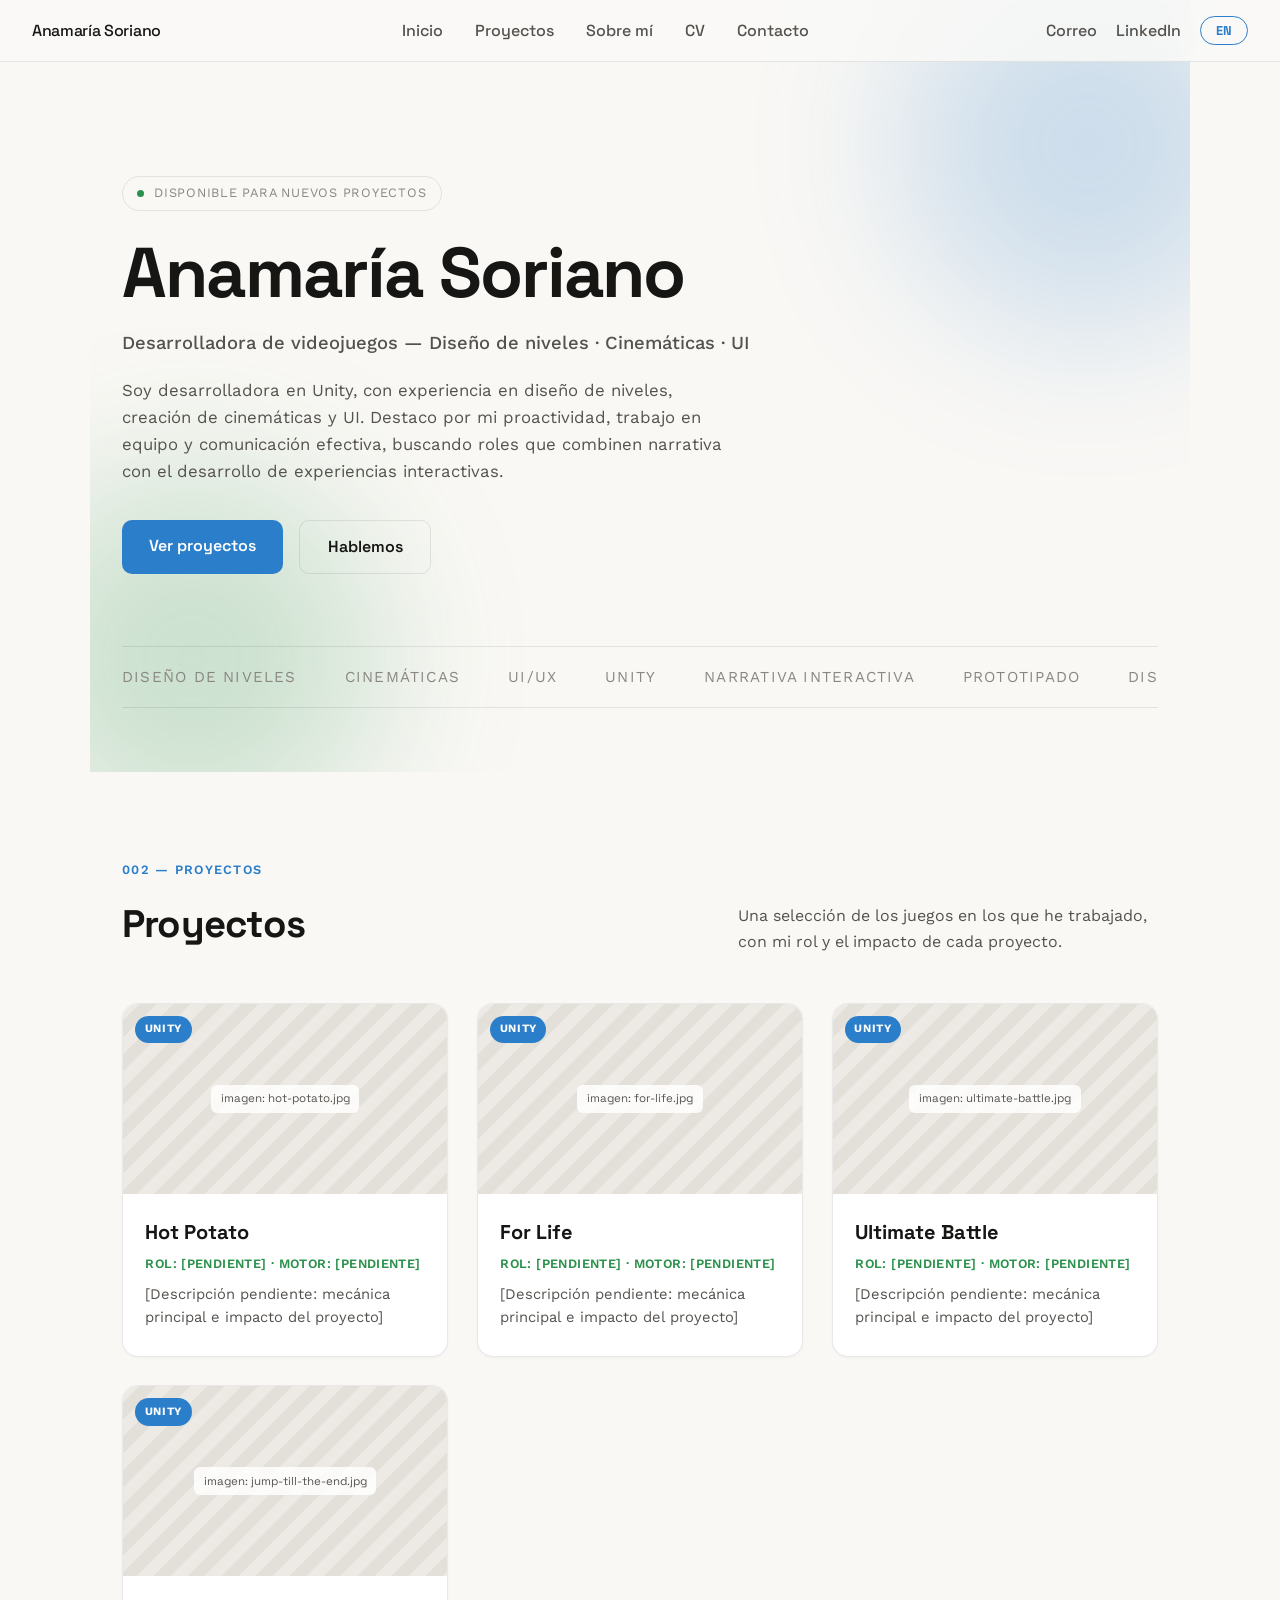
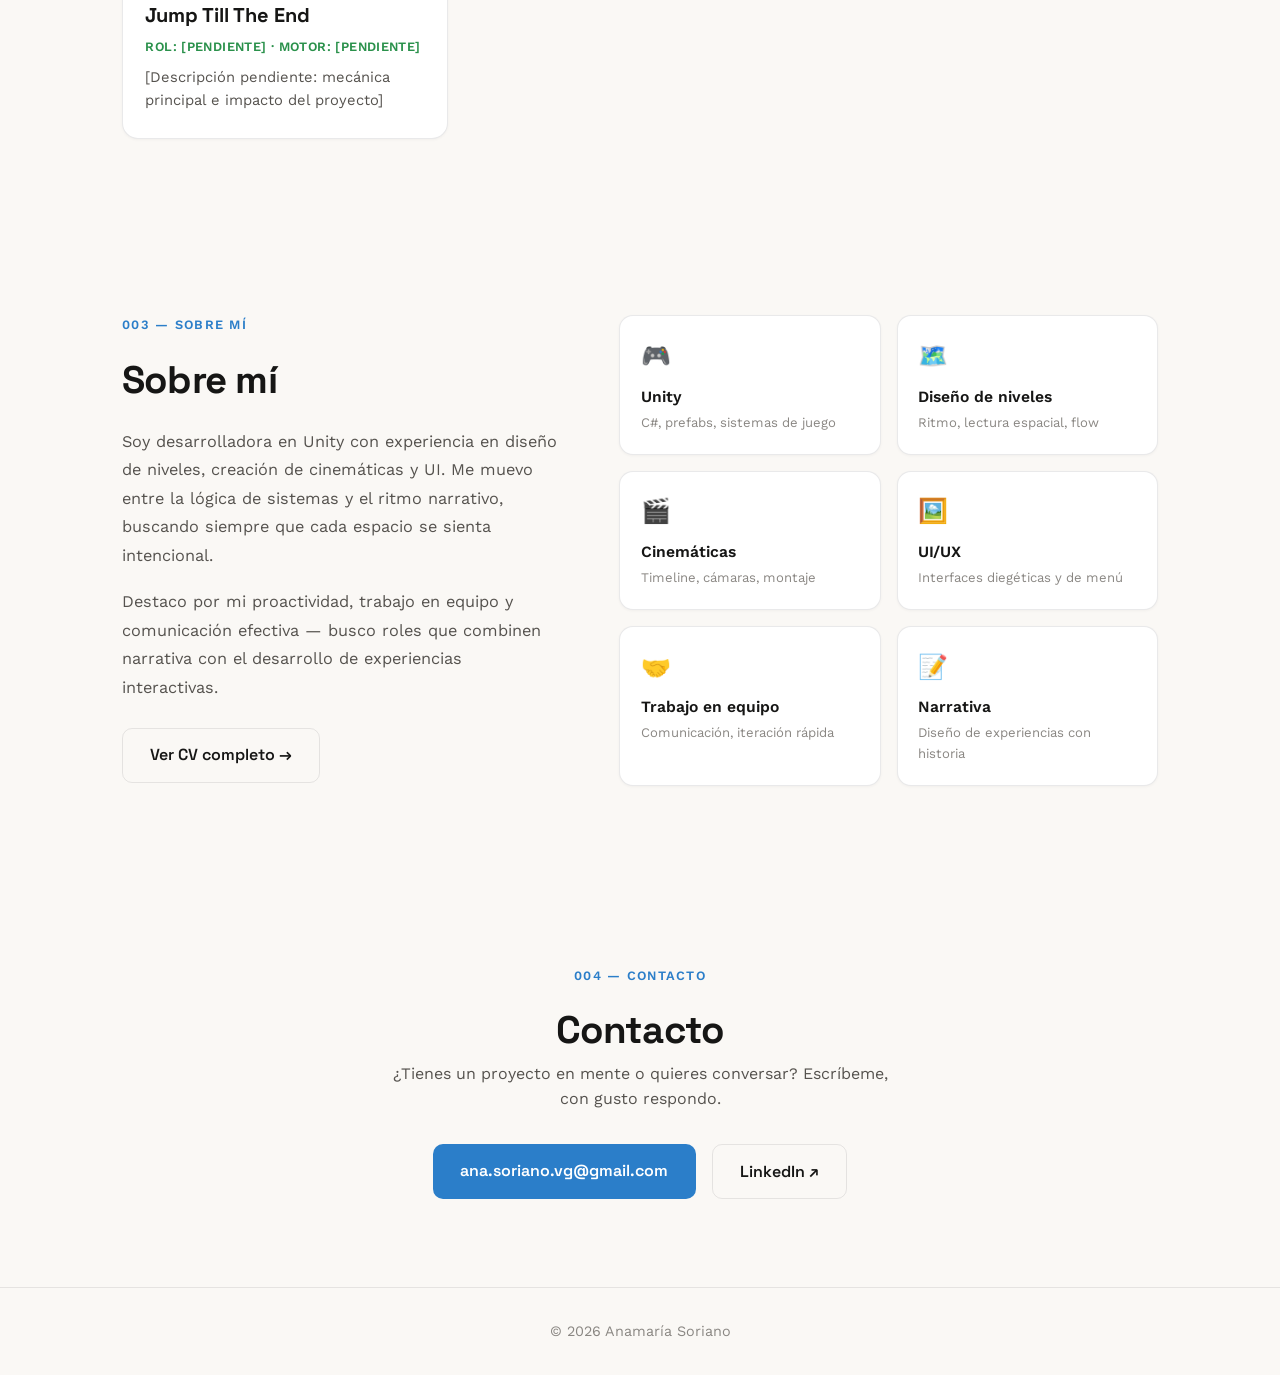
==== commit 7ec74460: "Mejoras de diseño Realizadas con Cloude designe" ====
--- a/index.html
+++ b/index.html
@@ -4,6 +4,8 @@
 <meta charset="UTF-8">
 <meta name="viewport" content="width=device-width, initial-scale=1.0">
 <title>Anamaría Soriano | Portafolio de Videojuegos</title>
+<link rel="preconnect" href="https://fonts.googleapis.com">
+<link href="https://fonts.googleapis.com/css2?family=Space+Grotesk:wght@400;500;600;700&family=Work+Sans:wght@400;500;600&display=swap" rel="stylesheet">
 <link rel="stylesheet" href="style.css">
 </head>
 <body>
@@ -28,66 +30,103 @@
 </header>
 
 <section id="inicio" class="hero">
+<div class="hero-badge"><span class="dot"></span><span data-i18n="hero.badge">Disponible para nuevos proyectos</span></div>
 <h1>Anamaría Soriano</h1>
 <p class="tagline" data-i18n="hero.tagline">Desarrolladora de videojuegos — Diseño de niveles · Cinemáticas · UI</p>
 <p class="hero-about" data-i18n="hero.about">Soy desarrolladora en Unity, con experiencia en diseño de niveles, creación de cinemáticas y UI. Destaco por mi proactividad, trabajo en equipo y comunicación efectiva, buscando roles que combinen narrativa con el desarrollo de experiencias interactivas.</p>
+<div class="hero-ctas">
 <a href="#proyectos" class="cta-button" data-i18n="hero.cta">Ver proyectos</a>
+<a href="#contacto" class="cta-button cta-secondary" data-i18n="hero.cta2">Hablemos</a>
+</div>
+<div class="marquee-wrap">
+<div class="marquee-track">
+<span>Diseño de niveles</span><span>Cinemáticas</span><span>UI/UX</span><span>Unity</span><span>Narrativa interactiva</span><span>Prototipado</span>
+<span>Diseño de niveles</span><span>Cinemáticas</span><span>UI/UX</span><span>Unity</span><span>Narrativa interactiva</span><span>Prototipado</span>
+</div>
+</div>
 </section>
 
 <section id="proyectos">
+<div class="section-head">
+<div>
+<div class="section-eyebrow">002 — Proyectos</div>
 <h2 data-i18n="projects.heading">Proyectos</h2>
+</div>
 <p class="section-intro" data-i18n="projects.intro">Una selección de los juegos en los que he trabajado, con mi rol y el impacto de cada proyecto.</p>
+</div>
 <div class="project-grid">
 
-<div class="project-card">
-<img src="assets/hot-potato.jpg" alt="Hot Potato">
+<a class="project-card" href="hot-potato.html">
+<div class="thumb"><span class="engine-tag">Unity</span><img src="assets/hot-potato.jpg" alt="Hot Potato" onerror="this.style.display='none'"><span class="placeholder-label">imagen: hot-potato.jpg</span></div>
+<div class="body">
 <h3>Hot Potato</h3>
 <p class="project-role" data-i18n="project.role">Rol: [pendiente] · Motor: [pendiente]</p>
 <p data-i18n="project.desc">[Descripción pendiente: mecánica principal e impacto del proyecto]</p>
-<a href="hot-potato.html" data-i18n="project.viewMore">Ver más →</a>
 </div>
+</a>
 
-<div class="project-card">
-<img src="assets/for-life.jpg" alt="For Life">
+<a class="project-card" href="for-life.html">
+<div class="thumb"><span class="engine-tag">Unity</span><img src="assets/for-life.jpg" alt="For Life" onerror="this.style.display='none'"><span class="placeholder-label">imagen: for-life.jpg</span></div>
+<div class="body">
 <h3>For Life</h3>
 <p class="project-role" data-i18n="project.role">Rol: [pendiente] · Motor: [pendiente]</p>
 <p data-i18n="project.desc">[Descripción pendiente: mecánica principal e impacto del proyecto]</p>
-<a href="for-life.html" data-i18n="project.viewMore">Ver más →</a>
 </div>
+</a>
 
-<div class="project-card">
-<img src="assets/ultimate-battle.jpg" alt="Ultimate Battle">
+<a class="project-card" href="ultimate-battle.html">
+<div class="thumb"><span class="engine-tag">Unity</span><img src="assets/ultimate-battle.jpg" alt="Ultimate Battle" onerror="this.style.display='none'"><span class="placeholder-label">imagen: ultimate-battle.jpg</span></div>
+<div class="body">
 <h3>Ultimate Battle</h3>
 <p class="project-role" data-i18n="project.role">Rol: [pendiente] · Motor: [pendiente]</p>
 <p data-i18n="project.desc">[Descripción pendiente: mecánica principal e impacto del proyecto]</p>
-<a href="ultimate-battle.html" data-i18n="project.viewMore">Ver más →</a>
 </div>
+</a>
 
-<div class="project-card">
-<img src="assets/jump-till-the-end.jpg" alt="Jump Till The End">
+<a class="project-card" href="jump-till-the-end.html">
+<div class="thumb"><span class="engine-tag">Unity</span><img src="assets/jump-till-the-end.jpg" alt="Jump Till The End" onerror="this.style.display='none'"><span class="placeholder-label">imagen: jump-till-the-end.jpg</span></div>
+<div class="body">
 <h3>Jump Till The End</h3>
 <p class="project-role" data-i18n="project.role">Rol: [pendiente] · Motor: [pendiente]</p>
 <p data-i18n="project.desc">[Descripción pendiente: mecánica principal e impacto del proyecto]</p>
-<a href="jump-till-the-end.html" data-i18n="project.viewMore">Ver más →</a>
 </div>
+</a>
 
 </div>
 </section>
 
 <section id="sobre-mi" class="about">
+<div class="about-grid">
+<div>
+<div class="section-eyebrow">003 — Sobre mí</div>
 <h2 data-i18n="about.heading">Sobre mí</h2>
-<a href="cv.html" class="cta-button" data-i18n="about.cvButton">Ver CV</a>
+<p data-i18n="about.p1">Soy desarrolladora en Unity con experiencia en diseño de niveles, creación de cinemáticas y UI. Me muevo entre la lógica de sistemas y el ritmo narrativo, buscando siempre que cada espacio se sienta intencional.</p>
+<p data-i18n="about.p2">Destaco por mi proactividad, trabajo en equipo y comunicación efectiva — busco roles que combinen narrativa con el desarrollo de experiencias interactivas.</p>
+<a href="cv.html" class="cta-button" data-i18n="about.cvButton">Ver CV completo →</a>
+</div>
+<div class="skills-grid">
+<div class="skill-card"><div class="icon">🎮</div><div class="label" data-i18n="skill.unity.label">Unity</div><div class="detail" data-i18n="skill.unity.detail">C#, prefabs, sistemas de juego</div></div>
+<div class="skill-card"><div class="icon">🗺️</div><div class="label" data-i18n="skill.level.label">Diseño de niveles</div><div class="detail" data-i18n="skill.level.detail">Ritmo, lectura espacial, flow</div></div>
+<div class="skill-card"><div class="icon">🎬</div><div class="label" data-i18n="skill.cine.label">Cinemáticas</div><div class="detail" data-i18n="skill.cine.detail">Timeline, cámaras, montaje</div></div>
+<div class="skill-card"><div class="icon">🖼️</div><div class="label" data-i18n="skill.ui.label">UI/UX</div><div class="detail" data-i18n="skill.ui.detail">Interfaces diegéticas y de menú</div></div>
+<div class="skill-card"><div class="icon">🤝</div><div class="label" data-i18n="skill.team.label">Trabajo en equipo</div><div class="detail" data-i18n="skill.team.detail">Comunicación, iteración rápida</div></div>
+<div class="skill-card"><div class="icon">📝</div><div class="label" data-i18n="skill.narrative.label">Narrativa</div><div class="detail" data-i18n="skill.narrative.detail">Diseño de experiencias con historia</div></div>
+</div>
+</div>
 </section>
 
 <section id="contacto" class="contact">
+<div class="section-eyebrow">004 — Contacto</div>
 <h2 data-i18n="contact.heading">Contacto</h2>
 <p data-i18n="contact.text">¿Tienes un proyecto en mente o quieres conversar? Escríbeme, con gusto respondo.</p>
-<a href="mailto:ana.soriano.vg@gmail.com">ana.soriano.vg@gmail.com</a>
-<a href="https://www.linkedin.com/in/anamaría-soriano-videojogames-cinema/" target="_blank">LinkedIn</a>
+<div class="contact-ctas">
+<a href="mailto:ana.soriano.vg@gmail.com" class="cta-button">ana.soriano.vg@gmail.com</a>
+<a href="https://www.linkedin.com/in/anamaría-soriano-videojogames-cinema/" target="_blank" class="cta-button secondary" data-i18n="contact.linkedin">LinkedIn ↗</a>
+</div>
 </section>
 
 <footer>
-<p data-i18n="footer.text">&copy; 2026 Anamaría Soriano</p>
+<p data-i18n="footer.text">© 2026 Anamaría Soriano</p>
 </footer>
 
 <script src="script.js"></script>
--- a/style.css
+++ b/style.css
@@ -1,14 +1,12 @@
 :root {
-    --accent1: #16a34a;
-    --accent2: #0ea5e9;
-    --accent3: #0d9488;
-    --accent4: #2563eb;
-    --gradient: linear-gradient(90deg, var(--accent1), var(--accent3), var(--accent2), var(--accent4));
-    --bg: #f5fbfa;
-    --card-bg: #ffffff;
-    --text: #0f2e2b;
-    --text-muted: #4d6b68;
-    --border: rgba(13,148,136,0.15);
+  --accent: oklch(0.58 0.14 250);   /* blue */
+  --accent2: oklch(0.58 0.14 150);  /* green */
+  --bg: oklch(0.98 0.005 90);
+  --card-bg: #ffffff;
+  --text: #161615;
+  --text-muted: #55524e;
+  --text-faint: #8a8783;
+  --border: rgba(20,20,22,0.09);
 }
 
 * { margin: 0; padding: 0; box-sizing: border-box; }
@@ -16,469 +14,374 @@
 html { overflow-x: hidden; scroll-behavior: smooth; }
 
 body {
-    font-family: 'Segoe UI', sans-serif;
-    background-color: var(--bg);
-    color: var(--text);
-    line-height: 1.6;
-    overflow-x: hidden;
-}
-
+  font-family: 'Work Sans', 'Segoe UI', sans-serif;
+  background-color: var(--bg);
+  color: var(--text);
+  line-height: 1.6;
+  overflow-x: hidden;
+}
+
+h1, h2, h3, .logo, .cta-button, nav a, .lang-toggle {
+  font-family: 'Space Grotesk', 'Segoe UI', sans-serif;
+}
+
+/* ---------- HEADER / NAV ---------- */
 header {
-    position: fixed;
-    top: 0; width: 100%;
-    background: rgba(255,255,255,0.9);
-    backdrop-filter: blur(6px);
-    z-index: 10;
-    border-bottom: 1px solid var(--border);
+  position: fixed;
+  top: 0; width: 100%;
+  background: rgba(250,249,247,0.85);
+  backdrop-filter: blur(10px);
+  z-index: 10;
+  border-bottom: 1px solid var(--border);
 }
 
 nav {
-    display: flex;
-    justify-content: space-between;
-    align-items: center;
-    padding: 1rem 2rem;
-    gap: 1.5rem;
-}
-
-.logo {
-    font-weight: 700;
-    white-space: nowrap;
-    padding-right: 0.2em;
-}
-
-.logo-link, .logo {
-    background: var(--gradient);
-    background-size: 200% auto;
-    -webkit-background-clip: text;
-    background-clip: text;
-    color: transparent;
-    text-decoration: none;
-    animation: gradientShift 8s ease-in-out infinite;
-}
-
-.nav-links {
-    list-style: none;
-    display: flex;
-    gap: 2rem;
-    flex: 1;
-    justify-content: center;
-}
-
-.nav-contact {
-    display: flex;
-    gap: 1.2rem;
-}
-
-nav a {
-    position: relative;
-    color: var(--text);
-    text-decoration: none;
-    font-weight: 500;
-    transition: color 0.2s ease;
-}
-
-nav a::after {
-    content: "";
-    position: absolute;
-    left: 0;
-    bottom: -6px;
-    width: 0;
-    height: 2px;
-    background: var(--gradient);
-    transition: width 0.25s ease;
-}
-
-nav a:hover { color: var(--accent2); }
+  display: flex;
+  justify-content: space-between;
+  align-items: center;
+  padding: 1rem 2rem;
+  gap: 1.5rem;
+}
+
+.logo { font-weight: 700; white-space: nowrap; padding-right: 0.2em; letter-spacing: -0.02em; }
+.logo-link, .logo { color: var(--text); text-decoration: none; }
+
+.nav-links { list-style: none; display: flex; gap: 2rem; flex: 1; justify-content: center; }
+.nav-contact { display: flex; align-items: center; gap: 1.2rem; }
+
+nav a { position: relative; color: var(--text-muted); text-decoration: none; font-weight: 500; transition: color 0.2s ease; }
+nav a::after { content: ""; position: absolute; left: 0; bottom: -6px; width: 0; height: 2px; background: var(--accent); transition: width 0.25s ease; }
+nav a:hover { color: var(--accent); }
 nav a:hover::after { width: 100%; }
 
-.nav-toggle {
-    display: none;
-    background: none;
-    border: none;
-    font-size: 1.6rem;
-    line-height: 1;
-    color: var(--text);
-    cursor: pointer;
-    padding: 0.2rem 0.5rem;
-}
-
+.nav-toggle { display: none; background: none; border: none; font-size: 1.6rem; line-height: 1; color: var(--text); cursor: pointer; padding: 0.2rem 0.5rem; }
+
+.lang-toggle {
+  background: transparent;
+  border: 1.5px solid var(--accent);
+  color: var(--accent);
+  border-radius: 20px;
+  padding: 0.3rem 0.9rem;
+  font-weight: 700;
+  font-size: 0.8rem;
+  letter-spacing: 0.03em;
+  cursor: pointer;
+  transition: background 0.2s ease, color 0.2s ease, transform 0.2s ease;
+}
+.lang-toggle:hover { background: var(--accent); color: #fff; transform: translateY(-2px); }
+
+/* ---------- HERO ---------- */
 .hero {
-    position: relative;
-    overflow: hidden;
-    height: 100vh;
-    display: flex;
-    flex-direction: column;
-    justify-content: center;
-    align-items: center;
-    text-align: center;
-    padding: 0 1rem;
-    background:
-          radial-gradient(circle at 20% 30%, rgba(22,163,74,0.10), transparent 40%),
-          radial-gradient(circle at 80% 20%, rgba(14,165,233,0.10), transparent 40%),
-          radial-gradient(circle at 60% 80%, rgba(37,99,235,0.10), transparent 45%),
-          var(--bg);
-}
-
-.hero::before,
-.hero::after {
-    content: "";
-    position: absolute;
-    width: 320px;
-    height: 320px;
-    border-radius: 50%;
-    filter: blur(70px);
-    opacity: 0.3;
-    z-index: 0;
-    animation: floatBlob 12s ease-in-out infinite;
-}
-
-.hero::before {
-    top: 8%;
-    left: 6%;
-    background: var(--accent1);
-}
-
-.hero::after {
-    bottom: 6%;
-    right: 8%;
-    background: var(--accent2);
-    animation-delay: -6s;
-}
-
-.hero h1, .hero .tagline, .hero .cta-button { position: relative; z-index: 1; }
+  position: relative;
+  overflow: hidden;
+  padding: 11rem 2rem 4rem;
+  display: flex;
+  flex-direction: column;
+  align-items: flex-start;
+  text-align: left;
+  max-width: 1100px;
+  margin: 0 auto;
+}
+
+.hero::before, .hero::after {
+  content: "";
+  position: absolute;
+  width: 380px;
+  height: 380px;
+  border-radius: 50%;
+  filter: blur(80px);
+  opacity: 0.22;
+  z-index: 0;
+  animation: floatBlob 12s ease-in-out infinite;
+}
+.hero::before { top: -6%; right: -8%; background: var(--accent); }
+.hero::after { bottom: -10%; left: -8%; background: var(--accent2); animation-delay: -6s; }
+
+.hero > * { position: relative; z-index: 1; }
+
+.hero-badge {
+  display: inline-flex;
+  align-items: center;
+  gap: 0.6rem;
+  padding: 0.4rem 0.9rem;
+  border-radius: 999px;
+  border: 1px solid var(--border);
+  font-size: 0.8rem;
+  letter-spacing: 0.06em;
+  text-transform: uppercase;
+  color: var(--text-faint);
+  margin-bottom: 1.6rem;
+  animation: fadeInUp 0.9s ease both;
+}
+.hero-badge .dot { width: 7px; height: 7px; border-radius: 50%; background: var(--accent2); }
 
 .hero h1 {
-    font-size: 3.2rem;
-    font-style: italic;
-    background: var(--gradient);
-    background-size: 200% auto;
-    -webkit-background-clip: text;
-    background-clip: text;
-    color: transparent;
-    padding-right: 0.15em;
-    display: inline-block;
-    animation: gradientShift 8s ease-in-out infinite, fadeInUp 0.9s ease both;
-}
+  font-size: clamp(2.4rem, 6vw, 4.4rem);
+  font-weight: 700;
+  line-height: 1.05;
+  letter-spacing: -0.03em;
+  color: var(--text);
+  animation: fadeInUp 0.9s ease 0.1s both;
+}
+.hero h1 .accent { color: var(--accent); }
 
 .tagline {
-    margin-top: 1rem;
-    font-size: 1.2rem;
-    color: var(--text-muted);
-    animation: fadeInUp 0.9s ease 0.15s both;
-}
+  margin-top: 1.1rem;
+  font-size: 1.15rem;
+  color: var(--text-muted);
+  font-weight: 500;
+  animation: fadeInUp 0.9s ease 0.15s both;
+}
+
+.hero-about {
+  margin-top: 1.2rem;
+  max-width: 620px;
+  color: var(--text-muted);
+  font-size: 1.05rem;
+  animation: fadeInUp 0.9s ease 0.25s both;
+}
+
+.hero-ctas { display: flex; gap: 1rem; flex-wrap: wrap; margin-top: 2.2rem; animation: fadeInUp 0.9s ease 0.35s both; }
 
 .cta-button {
-    margin-top: 2rem;
-    display: inline-block;
-    position: relative;
-    overflow: hidden;
-    padding: 0.8rem 1.8rem;
-    border-radius: 30px;
-    background: var(--gradient);
-    color: #fff;
-    text-decoration: none;
-    font-weight: 600;
-    transition: opacity 0.2s ease, transform 0.2s ease, box-shadow 0.3s ease;
-    animation: fadeInUp 0.9s ease 0.3s both;
-}
-
-.cta-button:hover {
-    opacity: 0.92;
-    transform: translateY(-3px);
-    box-shadow: 0 10px 22px rgba(14,165,233,0.35);
-}
+  display: inline-block;
+  position: relative;
+  overflow: hidden;
+  padding: 0.85rem 1.7rem;
+  border-radius: 10px;
+  background: var(--accent);
+  color: #fff;
+  text-decoration: none;
+  font-weight: 600;
+  transition: opacity 0.2s ease, transform 0.2s ease, box-shadow 0.3s ease;
+}
+.cta-button:hover { opacity: 0.92; transform: translateY(-3px); box-shadow: 0 10px 22px rgba(0,0,0,0.12); }
+
+.cta-secondary { background: transparent; color: var(--text); border: 1px solid var(--border); }
 
 .ripple {
-    position: absolute;
-    width: 140px;
-    height: 140px;
-    margin-left: -70px;
-    margin-top: -70px;
-    border-radius: 50%;
-    background: rgba(255,255,255,0.6);
-    transform: scale(0);
-    pointer-events: none;
-    animation: rippleAnim 0.6s ease-out forwards;
-}
-
-.cta-secondary {
-    background: #fff;
-    color: var(--accent2);
-    border: 2px solid var(--accent2);
-}
-
-section { padding: 5rem 2rem; max-width: 1100px; margin: 0 auto; }
-
-h2 {
-    font-size: 2rem;
-    margin-bottom: 0.8rem;
-    font-style: italic;
-    background: var(--gradient);
-    background-size: 200% auto;
-    -webkit-background-clip: text;
-    background-clip: text;
-    color: transparent;
-    display: inline-block;
-    padding-right: 0.15em;
-    animation: gradientShift 8s ease-in-out infinite;
-}
-
-.section-intro { color: var(--text-muted); margin-bottom: 2.5rem; max-width: 640px; }
-
-.project-grid {
-    display: grid;
-    grid-template-columns: repeat(auto-fit, minmax(280px, 1fr));
-    gap: 2rem;
-}
+  position: absolute;
+  width: 140px; height: 140px;
+  margin-left: -70px; margin-top: -70px;
+  border-radius: 50%;
+  background: rgba(255,255,255,0.5);
+  transform: scale(0);
+  pointer-events: none;
+  animation: rippleAnim 0.6s ease-out forwards;
+}
+
+/* role marquee */
+.marquee-wrap {
+  margin-top: 4.5rem;
+  overflow: hidden;
+  border-top: 1px solid var(--border);
+  border-bottom: 1px solid var(--border);
+  padding: 1.1rem 0;
+  width: 100%;
+}
+.marquee-track {
+  display: flex;
+  width: max-content;
+  gap: 3rem;
+  animation: marquee 22s linear infinite;
+}
+.marquee-track span {
+  font-size: 0.95rem;
+  letter-spacing: 0.08em;
+  text-transform: uppercase;
+  color: var(--text-faint);
+  white-space: nowrap;
+}
+
+/* ---------- SECTIONS ---------- */
+section { padding: 5.5rem 2rem; max-width: 1100px; margin: 0 auto; }
+
+.section-eyebrow {
+  font-size: 0.8rem;
+  letter-spacing: 0.1em;
+  text-transform: uppercase;
+  color: var(--accent);
+  margin-bottom: 0.8rem;
+  font-weight: 600;
+}
+
+h2 { font-size: clamp(1.7rem, 3.4vw, 2.4rem); font-weight: 700; letter-spacing: -0.02em; color: var(--text); }
+
+.section-head { display: flex; justify-content: space-between; align-items: flex-end; gap: 1.5rem; flex-wrap: wrap; margin-bottom: 3rem; }
+.section-intro { color: var(--text-muted); max-width: 420px; }
+
+.project-grid { display: grid; grid-template-columns: repeat(auto-fit, minmax(300px, 1fr)); gap: 1.8rem; }
 
 .project-card {
-    background: var(--card-bg);
-    border-radius: 12px;
-    overflow: hidden;
-    padding-bottom: 1rem;
-    border: 1px solid var(--border);
-    border-top: 4px solid transparent;
-    border-image: var(--gradient) 1;
-    box-shadow: 0 4px 16px rgba(0,0,0,0.05);
-    transition: transform 0.3s ease, box-shadow 0.3s ease;
-}
-
-.project-card:hover {
-    transform: translateY(-8px) scale(1.02);
-    box-shadow: 0 16px 30px rgba(14,165,233,0.2), 0 6px 14px rgba(22,163,74,0.12);
-}
-
-.project-card img {
-    width: 100%;
-    height: 180px;
-    object-fit: cover;
-    background: #eee;
-    transition: transform 0.5s ease;
-}
-
-.project-card:hover img {
-    transform: scale(1.08);
-}
-
-.project-card h3, .project-card p, .project-card a {
-    padding: 0 1.2rem;
-}
-
-.project-card h3 { margin-top: 1rem; color: var(--text); }
-.project-role { font-size: 0.85rem; color: var(--text-muted); margin-top: 0.3rem; }
-.project-card a { color: var(--accent1); display: inline-block; margin-top: 0.5rem; text-decoration: none; font-weight: 600; transition: color 0.2s ease, transform 0.2s ease; }
-.project-card a:hover { color: var(--accent3); transform: translateX(4px); }
-
-.about p, .contact p { color: var(--text-muted); max-width: 700px; }
-
-.contact a {
-    color: var(--accent2);
-    display: block;
-    margin: 0.4rem 0;
-    text-decoration: none;
-    font-weight: 600;
-    transition: color 0.2s ease, transform 0.2s ease;
-}
-
-.contact a:hover { color: var(--accent3); transform: translateX(4px); }
-
-.project-detail {
-    padding-top: 8rem;
-    max-width: 800px;
-}
-
-.back-link {
-    display: inline-block;
-    margin-bottom: 1.5rem;
-    color: var(--accent2);
-    text-decoration: none;
-    font-weight: 600;
-    transition: color 0.2s ease, transform 0.2s ease;
-}
-
-.back-link:hover { color: var(--accent3); transform: translateX(-4px); }
-
-.project-detail h1 {
-    font-size: 2.4rem;
-    font-style: italic;
-    background: var(--gradient);
-    background-size: 200% auto;
-    -webkit-background-clip: text;
-    background-clip: text;
-    color: transparent;
-    display: inline-block;
-    padding-right: 0.15em;
-    animation: gradientShift 8s ease-in-out infinite;
-}
+  background: var(--card-bg);
+  border-radius: 16px;
+  overflow: hidden;
+  border: 1px solid var(--border);
+  box-shadow: 0 1px 3px rgba(0,0,0,0.04);
+  transition: transform 0.3s ease, border-color 0.3s ease;
+  text-decoration: none;
+  color: inherit;
+  display: block;
+}
+.project-card:hover { transform: translateY(-6px); border-color: var(--accent); }
+
+.project-card .thumb {
+  position: relative;
+  width: 100%;
+  height: 190px;
+  background: repeating-linear-gradient(135deg, #edeae5, #edeae5 12px, #e3e0da 12px, #e3e0da 24px);
+  display: flex; align-items: center; justify-content: center;
+}
+.project-card .thumb img { width: 100%; height: 100%; object-fit: cover; position: absolute; inset: 0; }
+.project-card .thumb .placeholder-label {
+  font-family: 'Space Grotesk', monospace;
+  font-size: 0.72rem;
+  color: var(--text-muted);
+  background: rgba(255,255,255,0.85);
+  padding: 0.3rem 0.6rem;
+  border-radius: 6px;
+  z-index: 1;
+}
+.project-card .engine-tag {
+  position: absolute; top: 12px; left: 12px; z-index: 2;
+  font-size: 0.7rem; letter-spacing: 0.06em; text-transform: uppercase; font-weight: 700;
+  padding: 0.3rem 0.6rem; border-radius: 999px; background: var(--accent); color: #fff;
+}
+
+.project-card .body { padding: 1.4rem 1.4rem 1.6rem; }
+.project-card h3 { font-size: 1.25rem; margin-bottom: 0.4rem; }
+.project-role { font-size: 0.8rem; color: var(--accent2); font-weight: 600; letter-spacing: 0.03em; text-transform: uppercase; margin-bottom: 0.5rem; }
+.project-card p:not(.project-role) { color: var(--text-muted); font-size: 0.92rem; }
+.project-card .view-more { display: none; } /* link is the whole card now */
+
+/* about */
+.about-grid { display: grid; grid-template-columns: 0.9fr 1.1fr; gap: 3.5rem; align-items: start; }
+.about-grid p { color: var(--text-muted); margin-top: 1.1rem; font-size: 1.02rem; line-height: 1.75; }
+.skills-grid { display: grid; grid-template-columns: 1fr 1fr; gap: 1rem; }
+.skill-card { padding: 1.3rem; border-radius: 14px; background: var(--card-bg); border: 1px solid var(--border); box-shadow: 0 1px 3px rgba(0,0,0,0.04); }
+.skill-card .icon { font-size: 1.5rem; margin-bottom: 0.5rem; }
+.skill-card .label { font-weight: 600; font-size: 0.98rem; margin-bottom: 0.2rem; }
+.skill-card .detail { font-size: 0.82rem; color: var(--text-faint); }
+
+.about .cta-button { margin-top: 1.6rem; background: transparent; color: var(--text); border: 1px solid var(--border); }
+
+/* contact */
+.contact { text-align: center; position: relative; }
+.contact p { color: var(--text-muted); max-width: 500px; margin: 0 auto 2rem; }
+.contact-ctas { display: flex; gap: 1rem; justify-content: center; flex-wrap: wrap; }
+.contact-ctas a.cta-button.secondary { background: transparent; color: var(--text); border: 1px solid var(--border); }
+
+/* ---------- PROJECT DETAIL ---------- */
+.project-detail { padding-top: 9rem; max-width: 900px; }
+.back-link { display: inline-block; margin-bottom: 1.2rem; color: var(--text-faint); text-decoration: none; font-weight: 600; font-size: 0.92rem; transition: color 0.2s ease; }
+.back-link:hover { color: var(--accent); }
+
+.detail-head { display: flex; justify-content: space-between; align-items: flex-end; gap: 1.5rem; flex-wrap: wrap; border-bottom: 1px solid var(--border); padding-bottom: 2rem; margin-bottom: 0; }
+.project-detail h1 { font-size: clamp(2rem, 5vw, 3.4rem); font-weight: 700; letter-spacing: -0.03em; margin-bottom: 0.7rem; }
+.detail-head .tags { display: flex; gap: 0.6rem; flex-wrap: wrap; }
+.detail-head .tags span { padding: 0.4rem 0.9rem; border-radius: 999px; font-size: 0.78rem; font-weight: 600; }
+.detail-head .tags .engine { background: var(--accent); color: #fff; }
+.detail-head .tags .role-tag { border: 1px solid var(--border); color: var(--text); }
 
 .detail-image {
-    width: 100%;
-    max-height: 380px;
-    object-fit: cover;
-    border-radius: 12px;
-    margin: 1.5rem 0;
-    background: #eee;
-    transition: transform 0.4s ease;
-}
-
-.detail-image:hover { transform: scale(1.02); }
-
-.project-detail p { color: var(--text-muted); }
-
-.cv-page {
-    padding-top: 8rem;
-    max-width: 700px;
-    text-align: center;
-}
-
-.cv-page h1 {
-    font-size: 2.6rem;
-    font-style: italic;
-    background: var(--gradient);
-    background-size: 200% auto;
-    -webkit-background-clip: text;
-    background-clip: text;
-    color: transparent;
-    display: inline-block;
-    padding-right: 0.15em;
-    animation: gradientShift 8s ease-in-out infinite;
-}
-
-.cv-buttons {
-    display: flex;
-    gap: 1.2rem;
-    justify-content: center;
-    flex-wrap: wrap;
-    margin-top: 1rem;
-}
-
-.cv-note {
-    margin-top: 2.5rem;
-    color: var(--text-muted);
-    font-size: 0.9rem;
-    border: 1px dashed var(--border);
-    border-radius: 10px;
-    padding: 1rem;
-}
-
-.cv-note code {
-    background: #f0f0f3;
-    padding: 0.1rem 0.4rem;
-    border-radius: 4px;
-}
-
-footer {
-    text-align: center;
-    padding: 2rem;
-    font-size: 0.9rem;
-    color: var(--text-muted);
-}
-
-/* Scroll reveal animations */
-.reveal {
-    opacity: 0;
-    transform: translateY(28px);
-    transition: opacity 0.7s ease, transform 0.7s ease;
-}
-
-.reveal.in-view {
-    opacity: 1;
-    transform: translateY(0);
-}
-
-@keyframes gradientShift {
-    0% { background-position: 0% 50%; }
-    50% { background-position: 100% 50%; }
-    100% { background-position: 0% 50%; }
-}
-
-@keyframes floatBlob {
-    0%, 100% { transform: translate(0, 0) scale(1); }
-    50% { transform: translate(30px, -24px) scale(1.12); }
-}
-
-@keyframes fadeInUp {
-    from { opacity: 0; transform: translateY(20px); }
-    to { opacity: 1; transform: translateY(0); }
-}
-
-@keyframes rippleAnim {
-    to { transform: scale(2.6); opacity: 0; }
-}
+  width: 100%; aspect-ratio: 21/9; max-height: 420px;
+  object-fit: cover; border-radius: 14px; margin: 2.5rem 0;
+  background: repeating-linear-gradient(135deg, #edeae5, #edeae5 14px, #e3e0da 14px, #e3e0da 28px);
+  display: flex; align-items: center; justify-content: center;
+  font-family: 'Space Grotesk', monospace; font-size: 0.8rem; color: var(--text-muted);
+}
+
+.detail-meta { display: grid; grid-template-columns: 0.8fr 1fr; gap: 3rem; padding: 2.5rem 0; border-top: 1px solid var(--border); }
+.meta-list { display: flex; flex-direction: column; gap: 1.4rem; }
+.meta-list .k { font-size: 0.78rem; color: var(--text-faint); text-transform: uppercase; letter-spacing: 0.07em; margin-bottom: 0.3rem; }
+.meta-list .v { font-weight: 600; }
+.detail-meta h2 { font-size: 1.4rem; margin-bottom: 1rem; }
+.detail-meta p { color: var(--text-muted); margin-bottom: 1rem; }
+.detail-meta ul { padding-left: 1.2rem; color: var(--text-muted); }
+.detail-meta ul li { margin-bottom: 0.5rem; }
+
+.detail-nav { display: flex; justify-content: space-between; align-items: center; flex-wrap: wrap; gap: 1rem; padding: 2rem 0 3rem; }
+.detail-nav a { text-decoration: none; font-weight: 600; }
+.detail-nav a.prev { color: var(--text); }
+.detail-nav a.next { color: var(--accent); }
+
+/* ---------- CV PAGE ---------- */
+.cv-page { padding-top: 9rem; max-width: 1100px; }
+.cv-page .cv-header { display: grid; grid-template-columns: 1fr auto; gap: 2rem; align-items: end; border-bottom: 1px solid var(--border); padding-bottom: 2.5rem; }
+.cv-page h1 { font-size: clamp(2rem, 4.5vw, 3.2rem); font-weight: 700; letter-spacing: -0.03em; margin-bottom: 0.8rem; }
+.cv-page .cv-header p { color: var(--text-muted); font-size: 1.05rem; max-width: 560px; }
+
+.cv-buttons { display: flex; gap: 0.8rem; flex-wrap: wrap; }
+.cv-buttons a.cta-secondary { background: transparent; color: var(--text); border: 1px solid var(--border); }
+
+.cv-body { display: grid; grid-template-columns: 1.6fr 1fr; gap: 0; }
+.cv-main { padding: 3rem 2.5rem 3rem 0; border-right: 1px solid var(--border); }
+.cv-side { padding: 3rem 0 3rem 2.5rem; }
+
+.cv-block { margin-bottom: 3rem; }
+.cv-block h2 { font-size: 1.2rem; margin-bottom: 0.6rem; }
+.cv-block > p { color: var(--text-muted); }
+
+.cv-entry { display: grid; grid-template-columns: 120px 1fr; gap: 1.4rem; padding: 1.2rem 0; border-top: 1px solid var(--border); }
+.cv-entry .period { font-size: 0.8rem; color: var(--text-faint); }
+.cv-entry .role { font-weight: 600; margin-bottom: 0.2rem; }
+.cv-entry .org { font-size: 0.82rem; color: var(--accent2); font-weight: 600; margin-bottom: 0.5rem; }
+.cv-entry .desc { color: var(--text-muted); font-size: 0.9rem; }
+
+.tag-row { display: flex; flex-wrap: wrap; gap: 0.5rem; }
+.tag-row span { padding: 0.4rem 0.8rem; border-radius: 999px; background: var(--card-bg); border: 1px solid var(--border); font-size: 0.8rem; }
+
+.lang-row { display: flex; justify-content: space-between; padding: 0.6rem 0; border-top: 1px solid var(--border); font-size: 0.9rem; }
+.lang-row .level { color: var(--text-faint); }
+
+.cv-note { margin-top: 1rem; color: var(--text-faint); font-size: 0.85rem; border: 1px dashed var(--border); border-radius: 10px; padding: 0.9rem; }
+.cv-note code { background: #f0f0ec; padding: 0.1rem 0.4rem; border-radius: 4px; }
+
+footer { text-align: center; padding: 2rem; font-size: 0.9rem; color: var(--text-faint); border-top: 1px solid var(--border); }
+
+/* Scroll reveal */
+.reveal { opacity: 0; transform: translateY(28px); transition: opacity 0.7s ease, transform 0.7s ease; }
+.reveal.in-view { opacity: 1; transform: translateY(0); }
+
+@keyframes floatBlob { 0%, 100% { transform: translate(0,0) scale(1); } 50% { transform: translate(30px,-24px) scale(1.12); } }
+@keyframes fadeInUp { from { opacity: 0; transform: translateY(20px); } to { opacity: 1; transform: translateY(0); } }
+@keyframes rippleAnim { to { transform: scale(2.6); opacity: 0; } }
+@keyframes marquee { 0% { transform: translateX(0); } 100% { transform: translateX(-50%); } }
 
 @media (prefers-reduced-motion: reduce) {
-    *, *::before, *::after {
-          animation-duration: 0.001ms !important;
-          animation-iteration-count: 1 !important;
-          transition-duration: 0.001ms !important;
-          scroll-behavior: auto !important;
-    }
+  *, *::before, *::after {
+    animation-duration: 0.001ms !important;
+    animation-iteration-count: 1 !important;
+    transition-duration: 0.001ms !important;
+    scroll-behavior: auto !important;
+  }
+}
+
+@media (max-width: 900px) {
+  .about-grid, .cv-body, .detail-meta { grid-template-columns: 1fr; }
+  .cv-main { border-right: none; border-bottom: 1px solid var(--border); padding-right: 0; }
+  .cv-side { padding-left: 0; }
 }
 
 @media (max-width: 768px) {
-    nav {
-          flex-wrap: wrap;
-          padding: 1rem 1.2rem;
-    }
-
+  nav { flex-wrap: wrap; padding: 1rem 1.2rem; }
   .logo { order: 1; flex: 1; }
-
   .nav-toggle { display: block; order: 2; }
-
-  .nav-links,
-    .nav-contact {
-          display: none;
-          width: 100%;
-          order: 3;
-          flex-direction: column;
-          gap: 0;
-          text-align: center;
-    }
-
-  .nav-links.open,
-    .nav-contact.open {
-          display: flex;
-    }
-
-  .nav-links {
-        border-top: 1px solid var(--border);
-        margin-top: 0.8rem;
-  }
-
-  .nav-links li a {
-        display: block;
-        padding: 0.9rem 0;
-        border-bottom: 1px solid var(--border);
-  }
-
-  .nav-contact {
-        order: 4;
-        padding-bottom: 0.6rem;
-  }
-
-  .nav-contact a {
-        padding: 0.6rem 0;
-        border-bottom: 1px solid var(--border);
-  }
-
-  .hero h1 { font-size: 2.2rem; }
-    .tagline { font-size: 1rem; }
-
+  .nav-links, .nav-contact { display: none; width: 100%; order: 3; flex-direction: column; gap: 0; text-align: center; }
+  .nav-links.open, .nav-contact.open { display: flex; }
+  .nav-links { border-top: 1px solid var(--border); margin-top: 0.8rem; }
+  .nav-links li a { display: block; padding: 0.9rem 0; border-bottom: 1px solid var(--border); }
+  .nav-contact { order: 4; padding-bottom: 0.6rem; }
+  .nav-contact a { padding: 0.6rem 0; border-bottom: 1px solid var(--border); }
+  .nav-contact .lang-toggle { margin: 0.8rem 0; }
+
+  .hero { padding: 8rem 1.2rem 3rem; text-align: left; }
   section { padding: 3.5rem 1.2rem; }
-
-  h2 { font-size: 1.6rem; }
-
+  h2 { font-size: 1.5rem; }
   .project-grid { grid-template-columns: 1fr; }
-
   .cv-page, .project-detail { padding-top: 6.5rem; }
-
   .cv-buttons { flex-direction: column; }
-    .cv-buttons a { width: 100%; }
-
+  .cv-buttons a { width: 100%; text-align: center; }
   .detail-image { max-height: 220px; }
-}
-
-@media (max-width: 400px) {
-    .hero h1 { font-size: 1.8rem; }
-    .logo { font-size: 0.95rem; }
-}
+  .detail-head, .cv-page .cv-header { align-items: flex-start; }
+}
